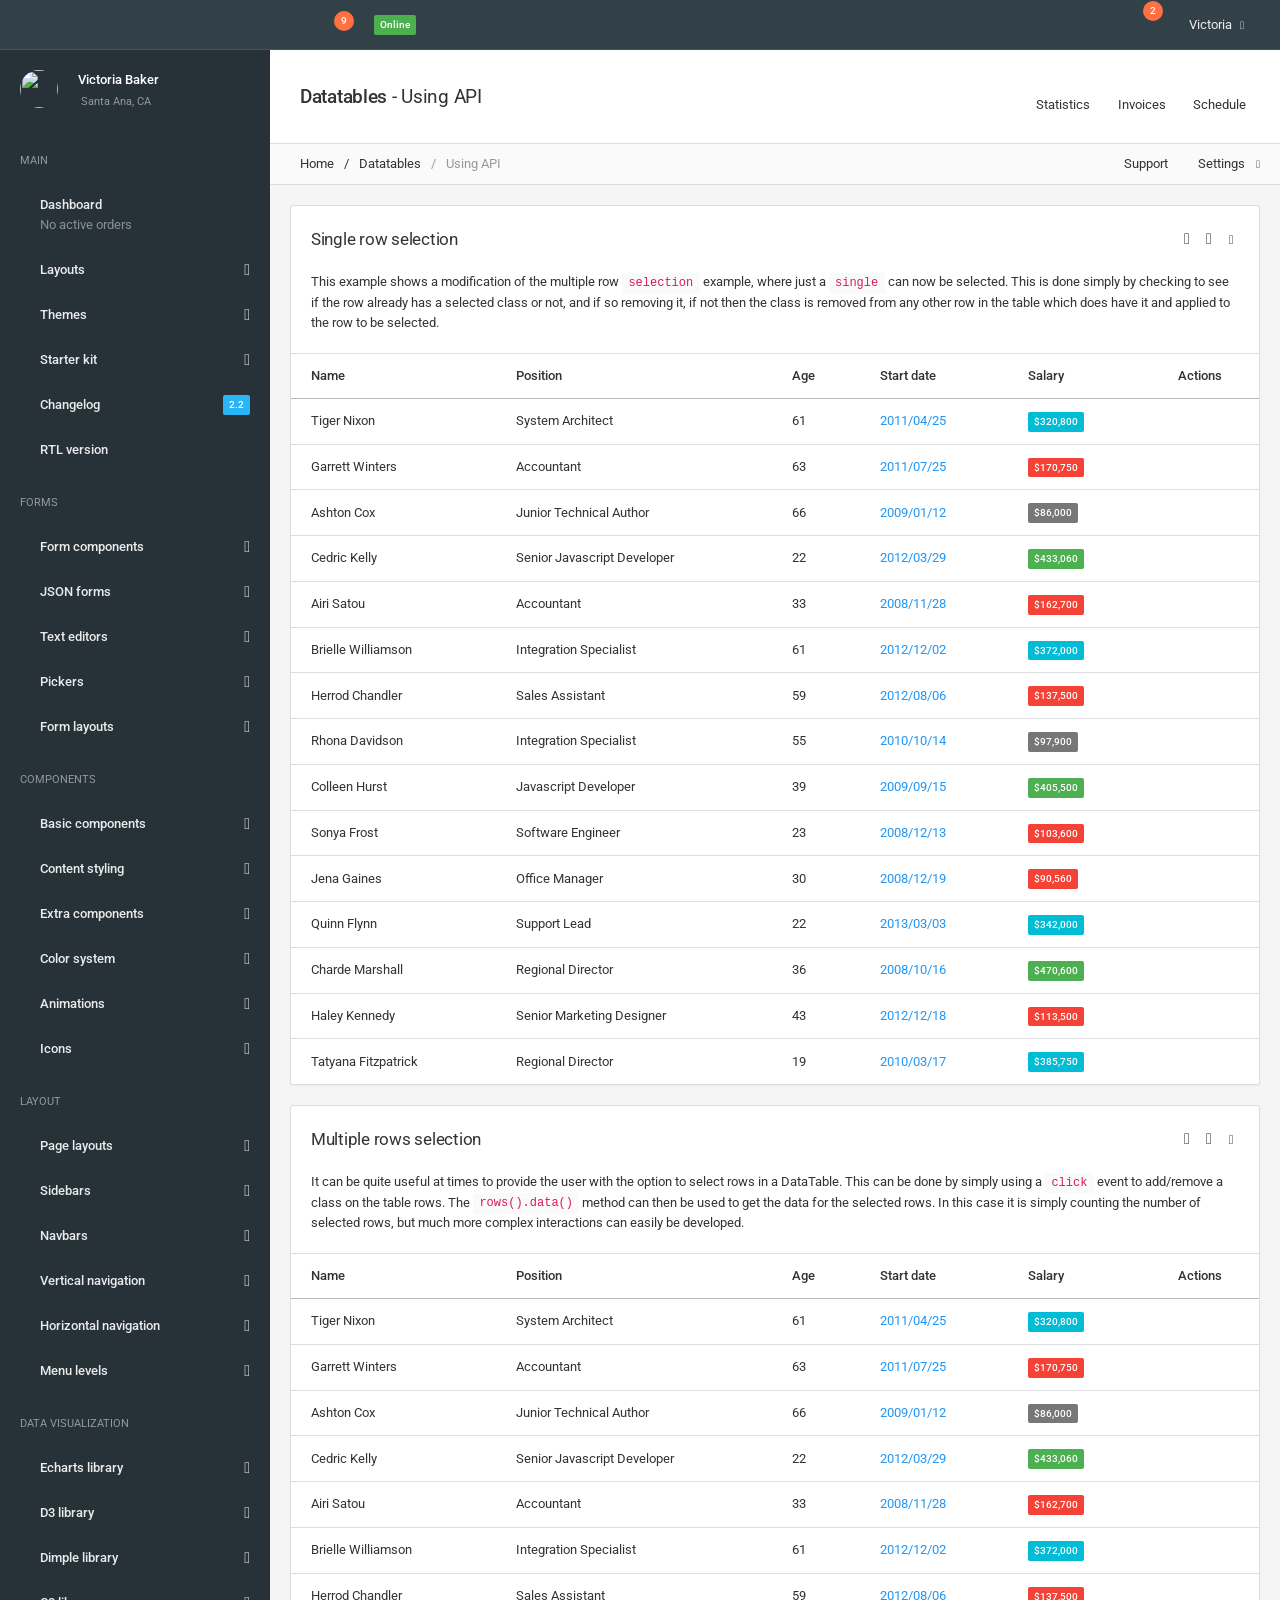
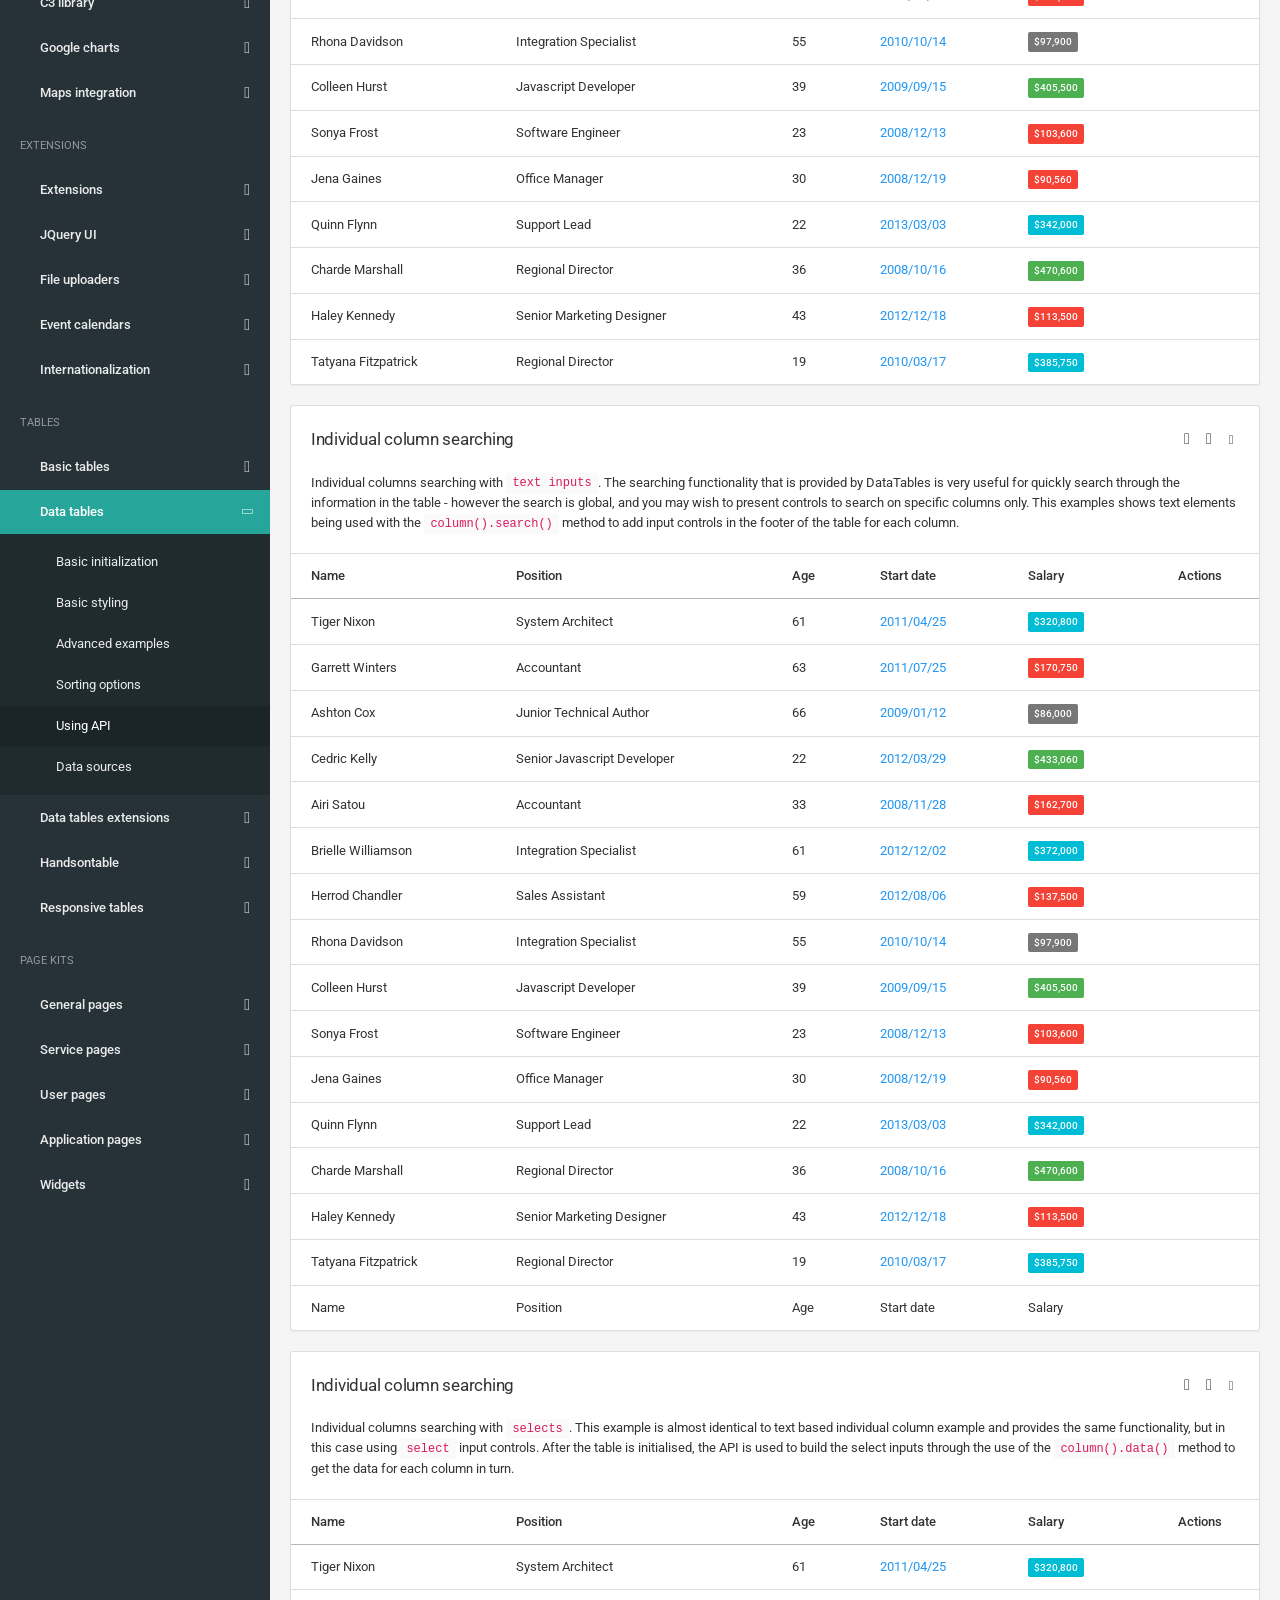
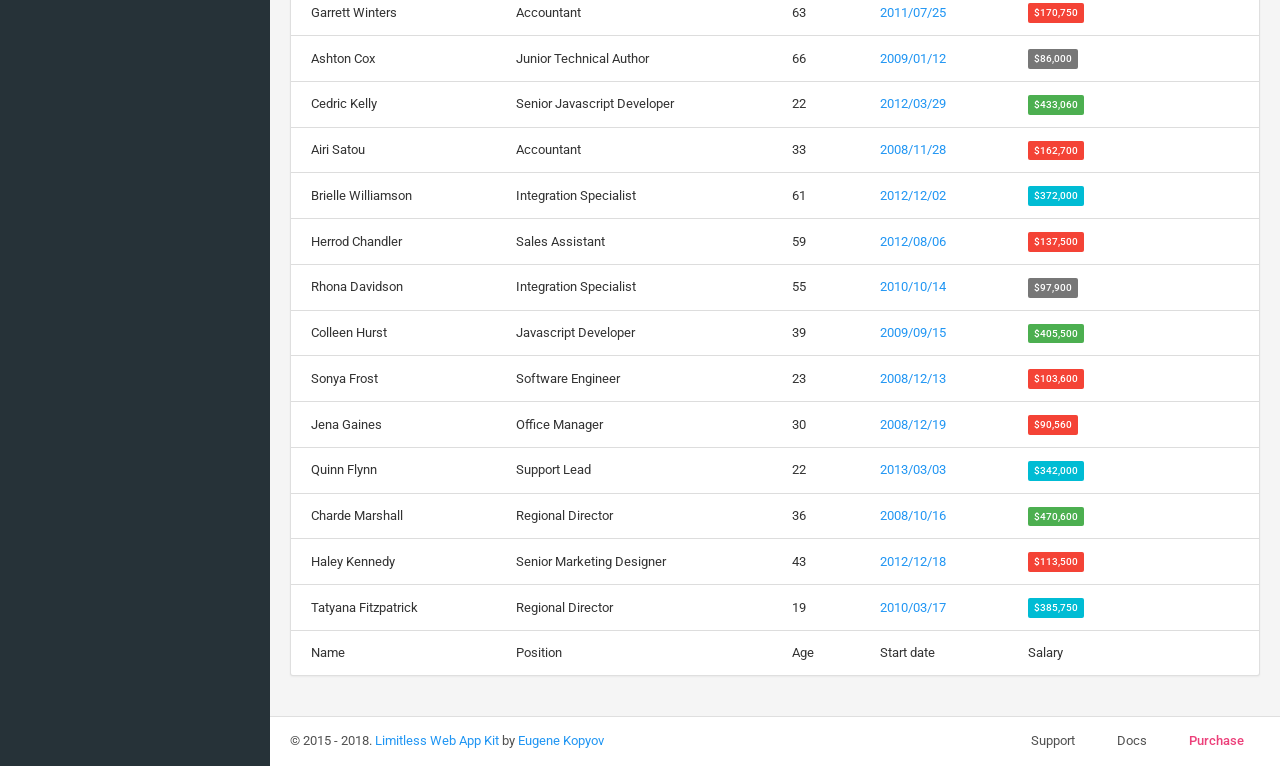
==== full/datatable_api.html @ f27f3810 "la tabla empleados con el registrar empleados" ====
<!DOCTYPE html>
<html lang="en">
<head>
	<meta charset="utf-8">
	<meta http-equiv="X-UA-Compatible" content="IE=edge">
	<meta name="viewport" content="width=device-width, initial-scale=1, shrink-to-fit=no">
	<title>Limitless - Responsive Web Application Kit by Eugene Kopyov</title>

	<!-- Global stylesheets -->
	<link href="https://fonts.googleapis.com/css?family=Roboto:400,300,100,500,700,900" rel="stylesheet" type="text/css">
	<link href="../../../../global_assets/css/icons/icomoon/styles.min.css" rel="stylesheet" type="text/css">
	<link href="assets/css/bootstrap.min.css" rel="stylesheet" type="text/css">
	<link href="assets/css/bootstrap_limitless.min.css" rel="stylesheet" type="text/css">
	<link href="assets/css/layout.min.css" rel="stylesheet" type="text/css">
	<link href="assets/css/components.min.css" rel="stylesheet" type="text/css">
	<link href="assets/css/colors.min.css" rel="stylesheet" type="text/css">
	<!-- /global stylesheets -->

	<!-- Core JS files -->
	<script src="../../../../global_assets/js/main/jquery.min.js"></script>
	<script src="../../../../global_assets/js/main/bootstrap.bundle.min.js"></script>
	<script src="../../../../global_assets/js/plugins/loaders/blockui.min.js"></script>
	<!-- /core JS files -->

	<!-- Theme JS files -->
	<script src="../../../../global_assets/js/plugins/tables/datatables/datatables.min.js"></script>
	<script src="../../../../global_assets/js/plugins/forms/selects/select2.min.js"></script>

	<script src="assets/js/app.js"></script>
	<script src="../../../../global_assets/js/demo_pages/datatables_api.js"></script>
	<!-- /theme JS files -->

</head>

<body>

	<!-- Main navbar -->
	<div class="navbar navbar-expand-md navbar-dark">
		<div class="navbar-brand">
			<a href="index.html" class="d-inline-block">
				<img src="../../../../global_assets/images/logo_light.png" alt="">
			</a>
		</div>

		<div class="d-md-none">
			<button class="navbar-toggler" type="button" data-toggle="collapse" data-target="#navbar-mobile">
				<i class="icon-tree5"></i>
			</button>
			<button class="navbar-toggler sidebar-mobile-main-toggle" type="button">
				<i class="icon-paragraph-justify3"></i>
			</button>
		</div>

		<div class="collapse navbar-collapse" id="navbar-mobile">
			<ul class="navbar-nav">
				<li class="nav-item">
					<a href="#" class="navbar-nav-link sidebar-control sidebar-main-toggle d-none d-md-block">
						<i class="icon-paragraph-justify3"></i>
					</a>
				</li>

				<li class="nav-item dropdown">
					<a href="#" class="navbar-nav-link dropdown-toggle caret-0" data-toggle="dropdown">
						<i class="icon-git-compare"></i>
						<span class="d-md-none ml-2">Git updates</span>
						<span class="badge badge-pill bg-warning-400 ml-auto ml-md-0">9</span>
					</a>

					<div class="dropdown-menu dropdown-content wmin-md-350">
						<div class="dropdown-content-header">
							<span class="font-weight-semibold">Git updates</span>
							<a href="#" class="text-default"><i class="icon-sync"></i></a>
						</div>

						<div class="dropdown-content-body dropdown-scrollable">
							<ul class="media-list">
								<li class="media">
									<div class="mr-3">
										<a href="#" class="btn bg-transparent border-primary text-primary rounded-round border-2 btn-icon"><i class="icon-git-pull-request"></i></a>
									</div>

									<div class="media-body">
										Drop the IE <a href="#">specific hacks</a> for temporal inputs
										<div class="text-muted font-size-sm">4 minutes ago</div>
									</div>
								</li>

								<li class="media">
									<div class="mr-3">
										<a href="#" class="btn bg-transparent border-warning text-warning rounded-round border-2 btn-icon"><i class="icon-git-commit"></i></a>
									</div>
									
									<div class="media-body">
										Add full font overrides for popovers and tooltips
										<div class="text-muted font-size-sm">36 minutes ago</div>
									</div>
								</li>

								<li class="media">
									<div class="mr-3">
										<a href="#" class="btn bg-transparent border-info text-info rounded-round border-2 btn-icon"><i class="icon-git-branch"></i></a>
									</div>
									
									<div class="media-body">
										<a href="#">Chris Arney</a> created a new <span class="font-weight-semibold">Design</span> branch
										<div class="text-muted font-size-sm">2 hours ago</div>
									</div>
								</li>

								<li class="media">
									<div class="mr-3">
										<a href="#" class="btn bg-transparent border-success text-success rounded-round border-2 btn-icon"><i class="icon-git-merge"></i></a>
									</div>
									
									<div class="media-body">
										<a href="#">Eugene Kopyov</a> merged <span class="font-weight-semibold">Master</span> and <span class="font-weight-semibold">Dev</span> branches
										<div class="text-muted font-size-sm">Dec 18, 18:36</div>
									</div>
								</li>

								<li class="media">
									<div class="mr-3">
										<a href="#" class="btn bg-transparent border-primary text-primary rounded-round border-2 btn-icon"><i class="icon-git-pull-request"></i></a>
									</div>
									
									<div class="media-body">
										Have Carousel ignore keyboard events
										<div class="text-muted font-size-sm">Dec 12, 05:46</div>
									</div>
								</li>
							</ul>
						</div>

						<div class="dropdown-content-footer bg-light">
							<a href="#" class="text-grey mr-auto">All updates</a>
							<div>
								<a href="#" class="text-grey" data-popup="tooltip" title="Mark all as read"><i class="icon-radio-unchecked"></i></a>
								<a href="#" class="text-grey ml-2" data-popup="tooltip" title="Bug tracker"><i class="icon-bug2"></i></a>
							</div>
						</div>
					</div>
				</li>
			</ul>

			<span class="badge bg-success ml-md-3 mr-md-auto">Online</span>

			<ul class="navbar-nav">
				<li class="nav-item dropdown">
					<a href="#" class="navbar-nav-link dropdown-toggle caret-0" data-toggle="dropdown">
						<i class="icon-people"></i>
						<span class="d-md-none ml-2">Users</span>
					</a>
					
					<div class="dropdown-menu dropdown-menu-right dropdown-content wmin-md-300">
						<div class="dropdown-content-header">
							<span class="font-weight-semibold">Users online</span>
							<a href="#" class="text-default"><i class="icon-search4 font-size-base"></i></a>
						</div>

						<div class="dropdown-content-body dropdown-scrollable">
							<ul class="media-list">
								<li class="media">
									<div class="mr-3">
										<img src="../../../../global_assets/images/placeholders/placeholder.jpg" width="36" height="36" class="rounded-circle" alt="">
									</div>
									<div class="media-body">
										<a href="#" class="media-title font-weight-semibold">Jordana Ansley</a>
										<span class="d-block text-muted font-size-sm">Lead web developer</span>
									</div>
									<div class="ml-3 align-self-center"><span class="badge badge-mark border-success"></span></div>
								</li>

								<li class="media">
									<div class="mr-3">
										<img src="../../../../global_assets/images/placeholders/placeholder.jpg" width="36" height="36" class="rounded-circle" alt="">
									</div>
									<div class="media-body">
										<a href="#" class="media-title font-weight-semibold">Will Brason</a>
										<span class="d-block text-muted font-size-sm">Marketing manager</span>
									</div>
									<div class="ml-3 align-self-center"><span class="badge badge-mark border-danger"></span></div>
								</li>

								<li class="media">
									<div class="mr-3">
										<img src="../../../../global_assets/images/placeholders/placeholder.jpg" width="36" height="36" class="rounded-circle" alt="">
									</div>
									<div class="media-body">
										<a href="#" class="media-title font-weight-semibold">Hanna Walden</a>
										<span class="d-block text-muted font-size-sm">Project manager</span>
									</div>
									<div class="ml-3 align-self-center"><span class="badge badge-mark border-success"></span></div>
								</li>

								<li class="media">
									<div class="mr-3">
										<img src="../../../../global_assets/images/placeholders/placeholder.jpg" width="36" height="36" class="rounded-circle" alt="">
									</div>
									<div class="media-body">
										<a href="#" class="media-title font-weight-semibold">Dori Laperriere</a>
										<span class="d-block text-muted font-size-sm">Business developer</span>
									</div>
									<div class="ml-3 align-self-center"><span class="badge badge-mark border-warning-300"></span></div>
								</li>

								<li class="media">
									<div class="mr-3">
										<img src="../../../../global_assets/images/placeholders/placeholder.jpg" width="36" height="36" class="rounded-circle" alt="">
									</div>
									<div class="media-body">
										<a href="#" class="media-title font-weight-semibold">Vanessa Aurelius</a>
										<span class="d-block text-muted font-size-sm">UX expert</span>
									</div>
									<div class="ml-3 align-self-center"><span class="badge badge-mark border-grey-400"></span></div>
								</li>
							</ul>
						</div>

						<div class="dropdown-content-footer bg-light">
							<a href="#" class="text-grey mr-auto">All users</a>
							<a href="#" class="text-grey"><i class="icon-gear"></i></a>
						</div>
					</div>
				</li>

				<li class="nav-item dropdown">
					<a href="#" class="navbar-nav-link dropdown-toggle caret-0" data-toggle="dropdown">
						<i class="icon-bubbles4"></i>
						<span class="d-md-none ml-2">Messages</span>
						<span class="badge badge-pill bg-warning-400 ml-auto ml-md-0">2</span>
					</a>
					
					<div class="dropdown-menu dropdown-menu-right dropdown-content wmin-md-350">
						<div class="dropdown-content-header">
							<span class="font-weight-semibold">Messages</span>
							<a href="#" class="text-default"><i class="icon-compose"></i></a>
						</div>

						<div class="dropdown-content-body dropdown-scrollable">
							<ul class="media-list">
								<li class="media">
									<div class="mr-3 position-relative">
										<img src="../../../../global_assets/images/placeholders/placeholder.jpg" width="36" height="36" class="rounded-circle" alt="">
									</div>

									<div class="media-body">
										<div class="media-title">
											<a href="#">
												<span class="font-weight-semibold">James Alexander</span>
												<span class="text-muted float-right font-size-sm">04:58</span>
											</a>
										</div>

										<span class="text-muted">who knows, maybe that would be the best thing for me...</span>
									</div>
								</li>

								<li class="media">
									<div class="mr-3 position-relative">
										<img src="../../../../global_assets/images/placeholders/placeholder.jpg" width="36" height="36" class="rounded-circle" alt="">
									</div>

									<div class="media-body">
										<div class="media-title">
											<a href="#">
												<span class="font-weight-semibold">Margo Baker</span>
												<span class="text-muted float-right font-size-sm">12:16</span>
											</a>
										</div>

										<span class="text-muted">That was something he was unable to do because...</span>
									</div>
								</li>

								<li class="media">
									<div class="mr-3">
										<img src="../../../../global_assets/images/placeholders/placeholder.jpg" width="36" height="36" class="rounded-circle" alt="">
									</div>
									<div class="media-body">
										<div class="media-title">
											<a href="#">
												<span class="font-weight-semibold">Jeremy Victorino</span>
												<span class="text-muted float-right font-size-sm">22:48</span>
											</a>
										</div>

										<span class="text-muted">But that would be extremely strained and suspicious...</span>
									</div>
								</li>

								<li class="media">
									<div class="mr-3">
										<img src="../../../../global_assets/images/placeholders/placeholder.jpg" width="36" height="36" class="rounded-circle" alt="">
									</div>
									<div class="media-body">
										<div class="media-title">
											<a href="#">
												<span class="font-weight-semibold">Beatrix Diaz</span>
												<span class="text-muted float-right font-size-sm">Tue</span>
											</a>
										</div>

										<span class="text-muted">What a strenuous career it is that I've chosen...</span>
									</div>
								</li>

								<li class="media">
									<div class="mr-3">
										<img src="../../../../global_assets/images/placeholders/placeholder.jpg" width="36" height="36" class="rounded-circle" alt="">
									</div>
									<div class="media-body">
										<div class="media-title">
											<a href="#">
												<span class="font-weight-semibold">Richard Vango</span>
												<span class="text-muted float-right font-size-sm">Mon</span>
											</a>
										</div>
										
										<span class="text-muted">Other travelling salesmen live a life of luxury...</span>
									</div>
								</li>
							</ul>
						</div>

						<div class="dropdown-content-footer justify-content-center p-0">
							<a href="#" class="bg-light text-grey w-100 py-2" data-popup="tooltip" title="Load more"><i class="icon-menu7 d-block top-0"></i></a>
						</div>
					</div>
				</li>

				<li class="nav-item dropdown dropdown-user">
					<a href="#" class="navbar-nav-link d-flex align-items-center dropdown-toggle" data-toggle="dropdown">
						<img src="../../../../global_assets/images/placeholders/placeholder.jpg" class="rounded-circle mr-2" height="34" alt="">
						<span>Victoria</span>
					</a>

					<div class="dropdown-menu dropdown-menu-right">
						<a href="#" class="dropdown-item"><i class="icon-user-plus"></i> My profile</a>
						<a href="#" class="dropdown-item"><i class="icon-coins"></i> My balance</a>
						<a href="#" class="dropdown-item"><i class="icon-comment-discussion"></i> Messages <span class="badge badge-pill bg-blue ml-auto">58</span></a>
						<div class="dropdown-divider"></div>
						<a href="#" class="dropdown-item"><i class="icon-cog5"></i> Account settings</a>
						<a href="#" class="dropdown-item"><i class="icon-switch2"></i> Logout</a>
					</div>
				</li>
			</ul>
		</div>
	</div>
	<!-- /main navbar -->


	<!-- Page content -->
	<div class="page-content">

		<!-- Main sidebar -->
		<div class="sidebar sidebar-dark sidebar-main sidebar-expand-md">

			<!-- Sidebar mobile toggler -->
			<div class="sidebar-mobile-toggler text-center">
				<a href="#" class="sidebar-mobile-main-toggle">
					<i class="icon-arrow-left8"></i>
				</a>
				Navigation
				<a href="#" class="sidebar-mobile-expand">
					<i class="icon-screen-full"></i>
					<i class="icon-screen-normal"></i>
				</a>
			</div>
			<!-- /sidebar mobile toggler -->


			<!-- Sidebar content -->
			<div class="sidebar-content">

				<!-- User menu -->
				<div class="sidebar-user">
					<div class="card-body">
						<div class="media">
							<div class="mr-3">
								<a href="#"><img src="../../../../global_assets/images/placeholders/placeholder.jpg" width="38" height="38" class="rounded-circle" alt=""></a>
							</div>

							<div class="media-body">
								<div class="media-title font-weight-semibold">Victoria Baker</div>
								<div class="font-size-xs opacity-50">
									<i class="icon-pin font-size-sm"></i> &nbsp;Santa Ana, CA
								</div>
							</div>

							<div class="ml-3 align-self-center">
								<a href="#" class="text-white"><i class="icon-cog3"></i></a>
							</div>
						</div>
					</div>
				</div>
				<!-- /user menu -->


				<!-- Main navigation -->
				<div class="card card-sidebar-mobile">
					<ul class="nav nav-sidebar" data-nav-type="accordion">

						<!-- Main -->
						<li class="nav-item-header"><div class="text-uppercase font-size-xs line-height-xs">Main</div> <i class="icon-menu" title="Main"></i></li>
						<li class="nav-item">
							<a href="index.html" class="nav-link">
								<i class="icon-home4"></i>
								<span>
									Dashboard
									<span class="d-block font-weight-normal opacity-50">No active orders</span>
								</span>
							</a>
						</li>
						<li class="nav-item nav-item-submenu">
							<a href="#" class="nav-link"><i class="icon-copy"></i> <span>Layouts</span></a>

							<ul class="nav nav-group-sub" data-submenu-title="Layouts">
								<li class="nav-item"><a href="index.html" class="nav-link active">Default layout</a></li>
								<li class="nav-item"><a href="../../../../layout_2/LTR/default/full/index.html" class="nav-link">Layout 2</a></li>
								<li class="nav-item"><a href="../../../../layout_3/LTR/default/full/index.html" class="nav-link">Layout 3</a></li>
								<li class="nav-item"><a href="../../../../layout_4/LTR/default/full/index.html" class="nav-link">Layout 4</a></li>
								<li class="nav-item"><a href="../../../../layout_5/LTR/default/full/index.html" class="nav-link">Layout 5</a></li>
								<li class="nav-item"><a href="../../../../layout_6/LTR/default/full/index.html" class="nav-link disabled">Layout 6 <span class="badge bg-transparent align-self-center ml-auto">Coming soon</span></a></li>
							</ul>
						</li>
						<li class="nav-item nav-item-submenu">
							<a href="#" class="nav-link"><i class="icon-color-sampler"></i> <span>Themes</span></a>

							<ul class="nav nav-group-sub" data-submenu-title="Themes">
								<li class="nav-item"><a href="index.html" class="nav-link active">Default</a></li>
								<li class="nav-item"><a href="../../../LTR/material/full/index.html" class="nav-link">Material</a></li>
								<li class="nav-item"><a href="../../../LTR/dark/full/index.html" class="nav-link disabled">Dark <span class="badge bg-transparent align-self-center ml-auto">Coming soon</span></a></li>
								<li class="nav-item"><a href="../../../LTR/clean/full/index.html" class="nav-link disabled">Clean <span class="badge bg-transparent align-self-center ml-auto">Coming soon</span></a></li>
							</ul>
						</li>
						<li class="nav-item nav-item-submenu">
							<a href="#" class="nav-link"><i class="icon-stack"></i> <span>Starter kit</span></a>

							<ul class="nav nav-group-sub" data-submenu-title="Starter kit">
								<li class="nav-item"><a href="../seed/layout_nav_horizontal.html" class="nav-link">Horizontal navigation</a></li>
								<li class="nav-item"><a href="../seed/sidebar_none.html" class="nav-link">No sidebar</a></li>
								<li class="nav-item"><a href="../seed/sidebar_main.html" class="nav-link">1 sidebar</a></li>
								<li class="nav-item nav-item-submenu">
									<a href="#" class="nav-link">2 sidebars</a>
									<ul class="nav nav-group-sub">
										<li class="nav-item"><a href="../seed/sidebar_secondary.html" class="nav-link">Secondary sidebar</a></li>
										<li class="nav-item"><a href="../seed/sidebar_right.html" class="nav-link">Right sidebar</a></li>
									</ul>
								</li>
								<li class="nav-item nav-item-submenu">
									<a href="#" class="nav-link">3 sidebars</a>
									<ul class="nav nav-group-sub">
										<li class="nav-item"><a href="../seed/sidebar_right_hidden.html" class="nav-link">Right sidebar hidden</a></li>
										<li class="nav-item"><a href="../seed/sidebar_right_visible.html" class="nav-link">Right sidebar visible</a></li>
									</ul>
								</li>
								<li class="nav-item nav-item-submenu">
									<a href="#" class="nav-link">Content sidebars</a>
									<ul class="nav nav-group-sub">
										<li class="nav-item"><a href="../seed/sidebar_content_left.html" class="nav-link">Left sidebar</a></li>
										<li class="nav-item"><a href="../seed/sidebar_content_right.html" class="nav-link">Right sidebar</a></li>
									</ul>
								</li>
								<li class="nav-item"><a href="../seed/layout_boxed.html" class="nav-link">Boxed layout</a></li>
								<li class="nav-item-divider"></li>
								<li class="nav-item"><a href="../seed/navbar_fixed_main.html" class="nav-link">Fixed main navbar</a></li>
								<li class="nav-item"><a href="../seed/navbar_fixed_secondary.html" class="nav-link">Fixed secondary navbar</a></li>
								<li class="nav-item"><a href="../seed/navbar_fixed_both.html" class="nav-link">Both navbars fixed</a></li>
								<li class="nav-item"><a href="../seed/layout_fixed.html" class="nav-link">Fixed layout</a></li>
							</ul>
						</li>
						<li class="nav-item">
							<a href="changelog.html" class="nav-link">
								<i class="icon-list-unordered"></i>
								<span>Changelog</span>
								<span class="badge bg-blue-400 align-self-center ml-auto">2.2</span>
							</a>
						</li>
						<li class="nav-item"><a href="../../../RTL/default/full/index.html" class="nav-link"><i class="icon-width"></i> <span>RTL version</span></a></li>
						<!-- /main -->

						<!-- Forms -->
						<li class="nav-item-header"><div class="text-uppercase font-size-xs line-height-xs">Forms</div> <i class="icon-menu" title="Forms"></i></li>
						<li class="nav-item nav-item-submenu">
							<a href="#" class="nav-link"><i class="icon-pencil3"></i> <span>Form components</span></a>
							<ul class="nav nav-group-sub" data-submenu-title="Form components">
								<li class="nav-item"><a href="form_inputs.html" class="nav-link">Basic inputs</a></li>
								<li class="nav-item"><a href="form_checkboxes_radios.html" class="nav-link">Checkboxes &amp; radios</a></li>
								<li class="nav-item"><a href="form_select2.html" class="nav-link">Select2 selects</a></li>
								<li class="nav-item"><a href="form_multiselect.html" class="nav-link">Bootstrap multiselect</a></li>
								<li class="nav-item"><a href="form_input_groups.html" class="nav-link">Input groups</a></li>
								<li class="nav-item"><a href="form_controls_extended.html" class="nav-link">Extended controls</a></li>
								<li class="nav-item"><a href="form_floating_labels.html" class="nav-link">Floating labels</a></li>
								<li class="nav-item"><a href="form_tag_inputs.html" class="nav-link">Tag inputs</a></li>
								<li class="nav-item"><a href="form_dual_listboxes.html" class="nav-link">Dual Listboxes</a></li>
								<li class="nav-item"><a href="form_validation.html" class="nav-link">Validation</a></li>
								<li class="nav-item"><a href="form_wizard.html" class="nav-link">Form wizard</a></li>
								<li class="nav-item"><a href="form_actions.html" class="nav-link">Form actions</a></li>
								<li class="nav-item"><a href="form_inputs_grid.html" class="nav-link">Inputs grid</a></li>
							</ul>
						</li>
						<li class="nav-item nav-item-submenu">
							<a href="#" class="nav-link"><i class="icon-file-css"></i> <span>JSON forms</span></a>
							<ul class="nav nav-group-sub" data-submenu-title="JSON forms">
								<li class="nav-item"><a href="alpaca_basic.html" class="nav-link">Basic inputs</a></li>
								<li class="nav-item"><a href="alpaca_advanced.html" class="nav-link">Advanced inputs</a></li>
								<li class="nav-item"><a href="alpaca_controls.html" class="nav-link">Controls</a></li>
							</ul>
						</li>
						<li class="nav-item nav-item-submenu">
							<a href="#" class="nav-link"><i class="icon-spell-check"></i> <span>Text editors</span></a>
							<ul class="nav nav-group-sub" data-submenu-title="Text editors">
								<li class="nav-item"><a href="editor_summernote.html" class="nav-link">Summernote editor</a></li>
								<li class="nav-item"><a href="editor_ckeditor.html" class="nav-link">CKEditor</a></li>
								<li class="nav-item"><a href="editor_trumbowyg.html" class="nav-link">Trumbowyg editor</a></li>
								<li class="nav-item"><a href="editor_code.html" class="nav-link">Code editor</a></li>
							</ul>
						</li>
						<li class="nav-item nav-item-submenu">
							<a href="#" class="nav-link"><i class="icon-select2"></i> <span>Pickers</span></a>
							<ul class="nav nav-group-sub" data-submenu-title="Pickers">
								<li class="nav-item"><a href="picker_date.html" class="nav-link">Date &amp; time pickers</a></li>
								<li class="nav-item"><a href="picker_color.html" class="nav-link">Color pickers</a></li>
								<li class="nav-item"><a href="picker_location.html" class="nav-link">Location pickers</a></li>
							</ul>
						</li>
						<li class="nav-item nav-item-submenu">
							<a href="#" class="nav-link"><i class="icon-insert-template"></i> <span>Form layouts</span></a>
							<ul class="nav nav-group-sub" data-submenu-title="Form layouts">
								<li class="nav-item"><a href="form_layout_vertical.html" class="nav-link">Vertical form</a></li>
								<li class="nav-item"><a href="form_layout_vertical_styled.html" class="nav-link disabled">Custom styles <span class="badge bg-transparent align-self-center ml-auto">Coming soon</span></a></li>
								<li class="nav-item-divider"></li>
								<li class="nav-item"><a href="form_layout_horizontal.html" class="nav-link">Horizontal form</a></li>
								<li class="nav-item"><a href="form_layout_horizontal_styled.html" class="nav-link disabled">Custom styles <span class="badge bg-transparent align-self-center ml-auto">Coming soon</span></a></li>
							</ul>
						</li>
						<!-- /forms -->

						<!-- Components -->
						<li class="nav-item-header"><div class="text-uppercase font-size-xs line-height-xs">Components</div> <i class="icon-menu" title="Components"></i></li>
						<li class="nav-item nav-item-submenu">
							<a href="#" class="nav-link"><i class="icon-grid"></i> <span>Basic components</span></a>
							<ul class="nav nav-group-sub" data-submenu-title="Basic components">
								<li class="nav-item"><a href="components_modals.html" class="nav-link">Modals</a></li>
								<li class="nav-item"><a href="components_dropdowns.html" class="nav-link">Dropdown menus</a></li>
								<li class="nav-item"><a href="components_tabs.html" class="nav-link">Tabs component</a></li>
								<li class="nav-item"><a href="components_pills.html" class="nav-link">Pills component</a></li>
								<li class="nav-item"><a href="components_collapsible.html" class="nav-link">Collapsible</a></li>
								<li class="nav-item"><a href="components_navs.html" class="nav-link">Navs</a></li>
								<li class="nav-item"><a href="components_buttons.html" class="nav-link">Buttons</a></li>
								<li class="nav-item"><a href="components_popups.html" class="nav-link">Tooltips and popovers</a></li>
								<li class="nav-item"><a href="components_alerts.html" class="nav-link">Alerts</a></li>
								<li class="nav-item"><a href="components_pagination.html" class="nav-link">Pagination</a></li>
								<li class="nav-item"><a href="components_badges.html" class="nav-link">Badges</a></li>
								<li class="nav-item"><a href="components_progress.html" class="nav-link">Progress</a></li>
								<li class="nav-item"><a href="components_breadcrumbs.html" class="nav-link">Breadcrumbs</a></li>
								<li class="nav-item"><a href="components_media.html" class="nav-link">Media objects</a></li>
								<li class="nav-item"><a href="components_scrollspy.html" class="nav-link">Scrollspy</a></li>
							</ul>
						</li>
						<li class="nav-item nav-item-submenu">
							<a href="#" class="nav-link"><i class="icon-puzzle2"></i> <span>Content styling</span></a>
							<ul class="nav nav-group-sub" data-submenu-title="Content styling">
								<li class="nav-item"><a href="content_page_header.html" class="nav-link">Page header</a></li>
								<li class="nav-item"><a href="content_page_footer.html" class="nav-link disabled">Page footer <span class="badge bg-transparent align-self-center ml-auto">Coming soon</span></a></li>
								<li class="nav-item-divider"></li>
								<li class="nav-item"><a href="content_cards.html" class="nav-link">Cards</a></li>
								<li class="nav-item"><a href="content_cards_content.html" class="nav-link">Card content</a></li>
								<li class="nav-item"><a href="content_cards_layouts.html" class="nav-link">Card layouts</a></li>
								<li class="nav-item"><a href="content_cards_header.html" class="nav-link">Card header elements</a></li>
								<li class="nav-item"><a href="content_cards_footer.html" class="nav-link">Card footer elements</a></li>
								<li class="nav-item"><a href="content_cards_draggable.html" class="nav-link">Draggable cards</a></li>
								<li class="nav-item-divider"></li>
								<li class="nav-item"><a href="content_text_styling.html" class="nav-link">Text styling</a></li>
								<li class="nav-item"><a href="content_typography.html" class="nav-link">Typography</a></li>
								<li class="nav-item"><a href="content_helpers.html" class="nav-link">Helper classes</a></li>
								<li class="nav-item"><a href="content_helpers_flex.html" class="nav-link">Flex utilities</a></li>
								<li class="nav-item"><a href="content_syntax_highlighter.html" class="nav-link">Syntax highlighter</a></li>
								<li class="nav-item"><a href="content_grid.html" class="nav-link">Grid system</a></li>
							</ul>
						</li>
						<li class="nav-item nav-item-submenu">
							<a href="#" class="nav-link"><i class="icon-gift"></i> <span>Extra components</span></a>
							<ul class="nav nav-group-sub" data-submenu-title="Extra components">
								<li class="nav-item"><a href="extra_pnotify.html" class="nav-link">PNotify notifications</a></li>
								<li class="nav-item"><a href="extra_jgrowl_noty.html" class="nav-link">jGrowl and Noty notifications</a></li>
								<li class="nav-item"><a href="extra_sweetalert.html" class="nav-link">SweetAlert notifications</a></li>
								<li class="nav-item-divider"></li>
								<li class="nav-item"><a href="extra_sliders_noui.html" class="nav-link">NoUI sliders</a></li>
								<li class="nav-item"><a href="extra_sliders_ion.html" class="nav-link">Ion range sliders</a></li>
								<li class="nav-item"><a href="extra_trees.html" class="nav-link">Dynamic tree views</a></li>
								<li class="nav-item"><a href="extra_context_menu.html" class="nav-link">Context menu</a></li>
								<li class="nav-item"><a href="extra_fab.html" class="nav-link">Floating action buttons</a></li>
								<li class="nav-item"><a href="extra_session_timeout.html" class="nav-link">Session timeout</a></li>
								<li class="nav-item"><a href="extra_idle_timeout.html" class="nav-link">Idle timeout</a></li>
							</ul>
						</li>
						<li class="nav-item nav-item-submenu">
							<a href="#" class="nav-link"><i class="icon-droplet2"></i> <span>Color system</span></a>
							<ul class="nav nav-group-sub" data-submenu-title="Color system">
								<li class="nav-item"><a href="colors_primary.html" class="nav-link">Primary palette</a></li>
								<li class="nav-item"><a href="colors_danger.html" class="nav-link">Danger palette</a></li>
								<li class="nav-item"><a href="colors_success.html" class="nav-link">Success palette</a></li>
								<li class="nav-item"><a href="colors_warning.html" class="nav-link">Warning palette</a></li>
								<li class="nav-item"><a href="colors_info.html" class="nav-link">Info palette</a></li>
								<li class="nav-item-divider"></li>
								<li class="nav-item"><a href="colors_pink.html" class="nav-link">Pink palette</a></li>
								<li class="nav-item"><a href="colors_violet.html" class="nav-link">Violet palette</a></li>
								<li class="nav-item"><a href="colors_purple.html" class="nav-link">Purple palette</a></li>
								<li class="nav-item"><a href="colors_indigo.html" class="nav-link">Indigo palette</a></li>
								<li class="nav-item"><a href="colors_blue.html" class="nav-link">Blue palette</a></li>
								<li class="nav-item"><a href="colors_teal.html" class="nav-link">Teal palette</a></li>
								<li class="nav-item"><a href="colors_green.html" class="nav-link">Green palette</a></li>
								<li class="nav-item"><a href="colors_orange.html" class="nav-link">Orange palette</a></li>
								<li class="nav-item"><a href="colors_brown.html" class="nav-link">Brown palette</a></li>
								<li class="nav-item"><a href="colors_grey.html" class="nav-link">Grey palette</a></li>
								<li class="nav-item"><a href="colors_slate.html" class="nav-link">Slate palette</a></li>
							</ul>
						</li>
						<li class="nav-item nav-item-submenu">
							<a href="#" class="nav-link"><i class="icon-spinner2 spinner"></i> <span>Animations</span></a>
							<ul class="nav nav-group-sub" data-submenu-title="Animations">
								<li class="nav-item"><a href="animations_css3.html" class="nav-link">CSS3 animations</a></li>
								<li class="nav-item nav-item-submenu">
									<a href="#" class="nav-link">Velocity animations</a>
									<ul class="nav nav-group-sub">
										<li class="nav-item"><a href="animations_velocity_basic.html" class="nav-link">Basic usage</a></li>
										<li class="nav-item"><a href="animations_velocity_ui.html" class="nav-link">UI pack effects</a></li>
										<li class="nav-item"><a href="animations_velocity_examples.html" class="nav-link">Advanced examples</a></li>
									</ul>
								</li>
							</ul>
						</li>
						<li class="nav-item nav-item-submenu">
							<a href="#" class="nav-link"><i class="icon-thumbs-up2"></i> <span>Icons</span></a>
							<ul class="nav nav-group-sub" data-submenu-title="Icons">
								<li class="nav-item"><a href="icons_icomoon.html" class="nav-link">Icomoon</a></li>
								<li class="nav-item"><a href="icons_material.html" class="nav-link">Material</a></li>
								<li class="nav-item"><a href="icons_fontawesome.html" class="nav-link">Font awesome</a></li>
							</ul>
						</li>
						<!-- /components -->

						<!-- Layout -->
						<li class="nav-item-header"><div class="text-uppercase font-size-xs line-height-xs">Layout</div> <i class="icon-menu" title="Layout options"></i></li>
						<li class="nav-item nav-item-submenu">
							<a href="#" class="nav-link"><i class="icon-stack2"></i> <span>Page layouts</span></a>

							<ul class="nav nav-group-sub" data-submenu-title="Page layouts">
								<li class="nav-item"><a href="layout_fixed_navbar.html" class="nav-link">Fixed navbar</a></li>
								<li class="nav-item"><a href="layout_fixed_sidebar_custom.html" class="nav-link">Fixed sidebar - custom scroll</a></li>
								<li class="nav-item"><a href="layout_fixed_sidebar_native.html" class="nav-link">Fixed sidebar - native scroll</a></li>
								<li class="nav-item"><a href="layout_fixed_hideable_navbar.html" class="nav-link">Hideable navbar</a></li>
								<li class="nav-item"><a href="layout_fixed_footer.html" class="nav-link">Fixed footer</a></li>
								<li class="nav-item-divider"></li>
								<li class="nav-item"><a href="layout_boxed_default.html" class="nav-link">Boxed with default sidebar</a></li>
								<li class="nav-item"><a href="layout_boxed_mini.html" class="nav-link">Boxed with mini sidebar</a></li>
								<li class="nav-item"><a href="layout_boxed_full.html" class="nav-link">Boxed full width</a></li>
								<li class="nav-item"><a href="layout_boxed_content.html" class="nav-link">Boxed content</a></li>
							</ul>
						</li>
						<li class="nav-item nav-item-submenu">
							<a href="#" class="nav-link"><i class="icon-indent-decrease2"></i> <span>Sidebars</span></a>
							<ul class="nav nav-group-sub" data-submenu-title="Sidebars">
								<li class="nav-item nav-item-submenu">
									<a href="#" class="nav-link">Main sidebar</a>
									<ul class="nav nav-group-sub">
										<li class="nav-item"><a href="sidebar_default_collapse.html" class="nav-link">Default collapsible</a></li>
										<li class="nav-item"><a href="sidebar_default_hide.html" class="nav-link">Default hideable</a></li>
										<li class="nav-item"><a href="sidebar_default_hidden.html" class="nav-link">Default hidden</a></li>
										<li class="nav-item"><a href="sidebar_mini_collapse.html" class="nav-link">Mini collapsible</a></li>
										<li class="nav-item"><a href="sidebar_mini_hide.html" class="nav-link">Mini hideable</a></li>
										<li class="nav-item"><a href="sidebar_mini_hidden.html" class="nav-link">Mini hidden</a></li>
										<li class="nav-item-divider"></li>
										<li class="nav-item"><a href="sidebar_default_color_light.html" class="nav-link">Light color</a></li>
										<li class="nav-item"><a href="sidebar_default_color_custom.html" class="nav-link">Custom color</a></li>
									</ul>
								</li>
								<li class="nav-item nav-item-submenu">
									<a href="#" class="nav-link">Secondary sidebar</a>
									<ul class="nav nav-group-sub">
										<li class="nav-item"><a href="sidebar_secondary_after.html" class="nav-link">After default</a></li>
										<li class="nav-item"><a href="sidebar_secondary_before.html" class="nav-link">Before default</a></li>
										<li class="nav-item"><a href="sidebar_secondary_hidden.html" class="nav-link">Hidden by default</a></li>
										<li class="nav-item-divider"></li>
										<li class="nav-item"><a href="sidebar_secondary_color_dark.html" class="nav-link">Dark color</a></li>
										<li class="nav-item"><a href="sidebar_secondary_color_custom.html" class="nav-link">Custom color</a></li>
									</ul>
								</li>
								<li class="nav-item nav-item-submenu">
									<a href="#" class="nav-link">Right sidebar</a>
									<ul class="nav nav-group-sub">
										<li class="nav-item"><a href="sidebar_right_default_collapse.html" class="nav-link">Show - collapse main</a></li>
										<li class="nav-item"><a href="sidebar_right_default_hide.html" class="nav-link">Show - hide main</a></li>
										<li class="nav-item"><a href="sidebar_right_default_toggle.html" class="nav-link">Show - fix default width</a></li>
										<li class="nav-item"><a href="sidebar_right_mini_toggle.html" class="nav-link">Show - fix mini width</a></li>
										<li class="nav-item"><a href="sidebar_right_secondary_hide.html" class="nav-link">Show - hide secondary</a></li>
										<li class="nav-item"><a href="sidebar_right_visible.html" class="nav-link">Visible by default</a></li>
										<li class="nav-item-divider"></li>
										<li class="nav-item"><a href="sidebar_right_color_dark.html" class="nav-link">Dark color</a></li>
										<li class="nav-item"><a href="sidebar_right_color_custom.html" class="nav-link">Custom color</a></li>
									</ul>
								</li>
								<li class="nav-item nav-item-submenu">
									<a href="#" class="nav-link">Content sidebar</a>
									<ul class="nav nav-group-sub">
										<li class="nav-item"><a href="sidebar_content_left.html" class="nav-link">Left position</a></li>
										<li class="nav-item"><a href="sidebar_content_left_stretch.html" class="nav-link">Left stretched</a></li>
										<li class="nav-item"><a href="sidebar_content_left_hidden.html" class="nav-link">Left hidden</a></li>
										<li class="nav-item"><a href="sidebar_content_right.html" class="nav-link">Right position</a></li>
										<li class="nav-item"><a href="sidebar_content_right_stretch.html" class="nav-link">Right stretched</a></li>
										<li class="nav-item"><a href="sidebar_content_right_hidden.html" class="nav-link">Right hidden</a></li>
										<li class="nav-item"><a href="sidebar_content_sections.html" class="nav-link">Sectioned sidebar</a></li>
										<li class="nav-item-divider"></li>
										<li class="nav-item"><a href="sidebar_content_color_dark.html" class="nav-link">Dark color</a></li>
										<li class="nav-item"><a href="sidebar_content_color_custom.html" class="nav-link">Custom color</a></li>
										<li class="nav-item"><a href="sidebar_content_color_sections_custom.html" class="nav-link">Custom sections color</a></li>
									</ul>
								</li>
								<li class="nav-item-divider"></li>
								<li class="nav-item"><a href="sidebar_components.html" class="nav-link">Sidebar components</a></li>
							</ul>
						</li>
						<li class="nav-item nav-item-submenu">
							<a href="#" class="nav-link"><i class="icon-menu3"></i> <span>Navbars</span></a>
							<ul class="nav nav-group-sub" data-submenu-title="Navbars">
								<li class="nav-item nav-item-submenu">
									<a href="#" class="nav-link">Single navbar</a>
									<ul class="nav nav-group-sub">
										<li class="nav-item"><a href="navbar_single_top_static.html" class="nav-link">Single top static</a></li>
										<li class="nav-item"><a href="navbar_single_top_fixed.html" class="nav-link">Single top fixed</a></li>
										<li class="nav-item"><a href="navbar_single_bottom_static.html" class="nav-link">Single bottom static</a></li>
										<li class="nav-item"><a href="navbar_single_bottom_fixed.html" class="nav-link">Single bottom fixed</a></li>
										<li class="nav-item"><a href="navbar_single_header_before.html" class="nav-link">Before page header</a></li>
										<li class="nav-item"><a href="navbar_single_header_after.html" class="nav-link">After page header</a></li>
										<li class="nav-item"><a href="navbar_single_content_after.html" class="nav-link">After page content</a></li>
									</ul>
								</li>
								<li class="nav-item nav-item-submenu">
									<a href="#" class="nav-link">Multiple navbars</a>
									<ul class="nav nav-group-sub">
										<li class="nav-item"><a href="navbar_multiple_top_static.html" class="nav-link">Multiple top static</a></li>
										<li class="nav-item"><a href="navbar_multiple_top_fixed.html" class="nav-link">Multiple top fixed</a></li>
										<li class="nav-item"><a href="navbar_multiple_bottom_static.html" class="nav-link">Multiple bottom static</a></li>
										<li class="nav-item"><a href="navbar_multiple_bottom_fixed.html" class="nav-link">Multiple bottom fixed</a></li>
										<li class="nav-item"><a href="navbar_multiple_top_bottom.html" class="nav-link">Multiple - top and bottom</a></li>
										<li class="nav-item"><a href="navbar_multiple_secondary_sticky.html" class="nav-link">Multiple - secondary sticky</a></li>
									</ul>
								</li>
								<li class="nav-item nav-item-submenu">
									<a href="#" class="nav-link">Content navbar</a>
									<ul class="nav nav-group-sub">
										<li class="nav-item"><a href="navbar_component_single.html" class="nav-link">Single navbar</a></li>
										<li class="nav-item"><a href="navbar_component_multiple.html" class="nav-link">Multiple navbars</a></li>
									</ul>
								</li>
								<li class="nav-item-divider"></li>
								<li class="nav-item"><a href="navbar_colors.html" class="nav-link">Color options</a></li>
								<li class="nav-item"><a href="navbar_sizes.html" class="nav-link">Sizing options</a></li>
								<li class="nav-item"><a href="navbar_hideable.html" class="nav-link">Hide on scroll</a></li>
								<li class="nav-item"><a href="navbar_components.html" class="nav-link">Navbar components</a></li>
							</ul>
						</li>
						<li class="nav-item nav-item-submenu">
							<a href="#" class="nav-link"><i class="icon-sort"></i> <span>Vertical navigation</span></a>
							<ul class="nav nav-group-sub" data-submenu-title="Vertical navigation">
								<li class="nav-item"><a href="navigation_vertical_collapsible.html" class="nav-link">Collapsible menu</a></li>
								<li class="nav-item"><a href="navigation_vertical_accordion.html" class="nav-link">Accordion menu</a></li>
								<li class="nav-item"><a href="navigation_vertical_bordered.html" class="nav-link">Bordered navigation</a></li>
								<li class="nav-item"><a href="navigation_vertical_right_icons.html" class="nav-link">Right icons</a></li>
								<li class="nav-item"><a href="navigation_vertical_badges.html" class="nav-link">Badges</a></li>
								<li class="nav-item"><a href="navigation_vertical_disabled.html" class="nav-link">Disabled items</a></li>
							</ul>
						</li>
						<li class="nav-item nav-item-submenu">
							<a href="#" class="nav-link"><i class="icon-transmission"></i> <span>Horizontal navigation</span></a>
							<ul class="nav nav-group-sub" data-submenu-title="Horizontal navigation">
								<li class="nav-item"><a href="navigation_horizontal_click.html" class="nav-link">Submenu on click</a></li>
								<li class="nav-item"><a href="navigation_horizontal_hover.html" class="nav-link">Submenu on hover</a></li>
								<li class="nav-item"><a href="navigation_horizontal_elements.html" class="nav-link">With custom elements</a></li>
								<li class="nav-item"><a href="navigation_horizontal_tabs.html" class="nav-link">Tabbed navigation</a></li>
								<li class="nav-item"><a href="navigation_horizontal_disabled.html" class="nav-link">Disabled navigation links</a></li>
								<li class="nav-item"><a href="navigation_horizontal_mega.html" class="nav-link">Horizontal mega menu</a></li>
							</ul>
						</li>
						<li class="nav-item nav-item-submenu">
							<a href="#" class="nav-link"><i class="icon-tree5"></i> <span>Menu levels</span></a>
							<ul class="nav nav-group-sub" data-submenu-title="Menu levels">
								<li class="nav-item"><a href="#" class="nav-link"><i class="icon-IE"></i> Second level</a></li>
								<li class="nav-item nav-item-submenu">
									<a href="#" class="nav-link"><i class="icon-firefox"></i> Second level with child</a>
									<ul class="nav nav-group-sub">
										<li class="nav-item"><a href="#" class="nav-link"><i class="icon-android"></i> Third level</a></li>
										<li class="nav-item nav-item-submenu">
											<a href="#" class="nav-link"><i class="icon-apple2"></i> Third level with child</a>
											<ul class="nav nav-group-sub">
												<li class="nav-item"><a href="#" class="nav-link"><i class="icon-html5"></i> Fourth level</a></li>
												<li class="nav-item"><a href="#" class="nav-link"><i class="icon-css3"></i> Fourth level</a></li>
											</ul>
										</li>
										<li class="nav-item"><a href="#" class="nav-link"><i class="icon-windows"></i> Third level</a></li>
									</ul>
								</li>
								<li class="nav-item"><a href="#" class="nav-link"><i class="icon-chrome"></i> Second level</a></li>
							</ul>
						</li>
						<!-- /layout -->

						<!-- Data visualization -->
						<li class="nav-item-header"><div class="text-uppercase font-size-xs line-height-xs">Data visualization</div> <i class="icon-menu" title="Data visualization"></i></li>
						<li class="nav-item nav-item-submenu">
							<a href="#" class="nav-link"><i class="icon-graph"></i> <span>Echarts library</span></a>
							<ul class="nav nav-group-sub" data-submenu-title="ECharts library">
								<li class="nav-item"><a href="echarts_lines.html" class="nav-link">Line charts</a></li>
								<li class="nav-item"><a href="echarts_areas.html" class="nav-link">Area charts</a></li>
								<li class="nav-item"><a href="echarts_columns_waterfalls.html" class="nav-link">Columns and waterfalls</a></li>
								<li class="nav-item"><a href="echarts_bars_tornados.html" class="nav-link">Bars and tornados</a></li>
								<li class="nav-item"><a href="echarts_scatter.html" class="nav-link">Scatter charts</a></li>
								<li class="nav-item"><a href="echarts_pies_donuts.html" class="nav-link">Pies and donuts</a></li>
								<li class="nav-item"><a href="echarts_funnels_calendars.html" class="nav-link">Funnels and calendars</a></li>
								<li class="nav-item"><a href="echarts_candlesticks_others.html" class="nav-link">Candlesticks and others</a></li>
							</ul>
						</li>
						<li class="nav-item nav-item-submenu">
							<a href="#" class="nav-link"><i class="icon-statistics"></i> <span>D3 library</span></a>
							<ul class="nav nav-group-sub" data-submenu-title="D3 library">
								<li class="nav-item"><a href="d3_lines_basic.html" class="nav-link">Simple lines</a></li>
								<li class="nav-item"><a href="d3_lines_advanced.html" class="nav-link">Advanced lines</a></li>
								<li class="nav-item"><a href="d3_bars_basic.html" class="nav-link">Simple bars</a></li>
								<li class="nav-item"><a href="d3_bars_advanced.html" class="nav-link">Advanced bars</a></li>
								<li class="nav-item"><a href="d3_pies.html" class="nav-link">Pie charts</a></li>
								<li class="nav-item"><a href="d3_circle_diagrams.html" class="nav-link">Circle diagrams</a></li>
								<li class="nav-item"><a href="d3_tree.html" class="nav-link">Tree layout</a></li>
								<li class="nav-item"><a href="d3_other.html" class="nav-link">Other charts</a></li>
							</ul>
						</li>
						<li class="nav-item nav-item-submenu">
							<a href="#" class="nav-link"><i class="icon-stats-dots"></i> <span>Dimple library</span></a>
							<ul class="nav nav-group-sub" data-submenu-title="Dimple library">
								<li class="nav-item nav-item-submenu">
									<a href="#" class="nav-link">Line charts</a>
									<ul class="nav nav-group-sub">
										<li class="nav-item"><a href="dimple_lines_horizontal.html" class="nav-link">Horizontal orientation</a></li>
										<li class="nav-item"><a href="dimple_lines_vertical.html" class="nav-link">Vertical orientation</a></li>
									</ul>
								</li>
								<li class="nav-item nav-item-submenu">
									<a href="#" class="nav-link">Bar charts</a>
									<ul class="nav nav-group-sub">
										<li class="nav-item"><a href="dimple_bars_horizontal.html" class="nav-link">Horizontal orientation</a></li>
										<li class="nav-item"><a href="dimple_bars_vertical.html" class="nav-link">Vertical orientation</a></li>
									</ul>
								</li>
								<li class="nav-item nav-item-submenu">
									<a href="#" class="nav-link">Area charts</a>
									<ul class="nav nav-group-sub">
										<li class="nav-item"><a href="dimple_area_horizontal.html" class="nav-link">Horizontal orientation</a></li>
										<li class="nav-item"><a href="dimple_area_vertical.html" class="nav-link">Vertical orientation</a></li>
									</ul>
								</li>
								<li class="nav-item nav-item-submenu">
									<a href="#" class="nav-link">Step charts</a>
									<ul class="nav nav-group-sub">
										<li class="nav-item"><a href="dimple_step_horizontal.html" class="nav-link">Horizontal orientation</a></li>
										<li class="nav-item"><a href="dimple_step_vertical.html" class="nav-link">Vertical orientation</a></li>
									</ul>
								</li>
								<li class="nav-item"><a href="dimple_pies.html" class="nav-link">Pie charts</a></li>
								<li class="nav-item"><a href="dimple_rings.html" class="nav-link">Ring charts</a></li>
								<li class="nav-item"><a href="dimple_scatter.html" class="nav-link">Scatter charts</a></li>
								<li class="nav-item"><a href="dimple_bubble.html" class="nav-link">Bubble charts</a></li>
							</ul>
						</li>
						<li class="nav-item nav-item-submenu">
							<a href="#" class="nav-link"><i class="icon-stats-bars"></i> <span>C3 library</span></a>
							<ul class="nav nav-group-sub" data-submenu-title="C3 library">
								<li class="nav-item"><a href="c3_lines_areas.html" class="nav-link">Lines and areas</a></li>
								<li class="nav-item"><a href="c3_bars_pies.html" class="nav-link">Bars and pies</a></li>
								<li class="nav-item"><a href="c3_advanced.html" class="nav-link">Advanced examples</a></li>
								<li class="nav-item"><a href="c3_axis.html" class="nav-link">Chart axis</a></li>
								<li class="nav-item"><a href="c3_grid.html" class="nav-link">Grid options</a></li>
							</ul>
						</li>
						<li class="nav-item nav-item-submenu">
							<a href="#" class="nav-link"><i class="icon-google"></i> <span>Google charts</span></a>
							<ul class="nav nav-group-sub" data-submenu-title="Google charts">
								<li class="nav-item"><a href="google_lines.html" class="nav-link">Line charts</a></li>
								<li class="nav-item"><a href="google_bars.html" class="nav-link">Bar charts</a></li>
								<li class="nav-item"><a href="google_pies.html" class="nav-link">Pie charts</a></li>
								<li class="nav-item"><a href="google_scatter_bubble.html" class="nav-link">Bubble &amp; scatter charts</a></li>
								<li class="nav-item"><a href="google_other.html" class="nav-link">Other charts</a></li>
							</ul>
						</li>
						<li class="nav-item nav-item-submenu">
							<a href="#" class="nav-link"><i class="icon-map5"></i> <span>Maps integration</span></a>
							<ul class="nav nav-group-sub" data-submenu-title="Maps integration">
								<li class="nav-item nav-item-submenu">
									<a href="#" class="nav-link">Google maps</a>
									<ul class="nav nav-group-sub">
										<li class="nav-item"><a href="maps_google_basic.html" class="nav-link">Basics</a></li>
										<li class="nav-item"><a href="maps_google_controls.html" class="nav-link">Controls</a></li>
										<li class="nav-item"><a href="maps_google_markers.html" class="nav-link">Markers</a></li>
										<li class="nav-item"><a href="maps_google_drawings.html" class="nav-link">Map drawings</a></li>
										<li class="nav-item"><a href="maps_google_layers.html" class="nav-link ">Layers</a></li>
									</ul>
								</li>
								<li class="nav-item"><a href="maps_vector.html" class="nav-link">Vector maps</a></li>
								<li class="nav-item"><a href="maps_echarts.html" class="nav-link disabled">ECharts maps <span class="badge bg-transparent align-self-center ml-auto">Coming soon</span></a></li>
							</ul>
						</li>
						<!-- /data visualization -->

						<!-- Extensions -->
						<li class="nav-item-header"><div class="text-uppercase font-size-xs line-height-xs">Extensions</div> <i class="icon-menu" title="Extensions"></i></li>
						<li class="nav-item nav-item-submenu">
							<a href="#" class="nav-link"><i class="icon-puzzle4"></i> <span>Extensions</span></a>
							<ul class="nav nav-group-sub" data-submenu-title="Extensions">
								<li class="nav-item"><a href="extension_image_cropper.html" class="nav-link">Image cropper</a></li>
								<li class="nav-item"><a href="extension_blockui.html" class="nav-link">Block UI</a></li>
								<li class="nav-item"><a href="extension_dnd.html" class="nav-link">Drag and drop</a></li>
							</ul>
						</li>
						<li class="nav-item nav-item-submenu">
							<a href="#" class="nav-link"><i class="icon-popout"></i> <span>JQuery UI</span></a>
							<ul class="nav nav-group-sub" data-submenu-title="jQuery UI">
								<li class="nav-item"><a href="jqueryui_interactions.html" class="nav-link">Interactions</a></li>
								<li class="nav-item"><a href="jqueryui_forms.html" class="nav-link">Forms</a></li>
								<li class="nav-item"><a href="jqueryui_components.html" class="nav-link">Components</a></li>
								<li class="nav-item"><a href="jqueryui_sliders.html" class="nav-link">Sliders</a></li>
								<li class="nav-item"><a href="jqueryui_navigation.html" class="nav-link">Navigation</a></li>
							</ul>
						</li>
						<li class="nav-item nav-item-submenu">
							<a href="#" class="nav-link"><i class="icon-upload"></i> <span>File uploaders</span></a>
							<ul class="nav nav-group-sub" data-submenu-title="File uploaders">
								<li class="nav-item"><a href="uploader_plupload.html" class="nav-link">Plupload</a></li>
								<li class="nav-item"><a href="uploader_bootstrap.html" class="nav-link">Bootstrap file uploader</a></li>
								<li class="nav-item"><a href="uploader_dropzone.html" class="nav-link">Dropzone</a></li>
							</ul>
						</li>
						<li class="nav-item nav-item-submenu">
							<a href="#" class="nav-link"><i class="icon-calendar3"></i> <span>Event calendars</span></a>
							<ul class="nav nav-group-sub" data-submenu-title="Event calendars">
								<li class="nav-item"><a href="fullcalendar_views.html" class="nav-link">Basic views</a></li>
								<li class="nav-item"><a href="fullcalendar_styling.html" class="nav-link">Event styling</a></li>
								<li class="nav-item"><a href="fullcalendar_formats.html" class="nav-link">Language and time</a></li>
								<li class="nav-item"><a href="fullcalendar_advanced.html" class="nav-link">Advanced usage</a></li>
							</ul>
						</li>
						<li class="nav-item nav-item-submenu">
							<a href="#" class="nav-link"><i class="icon-sphere"></i> <span>Internationalization</span></a>
							<ul class="nav nav-group-sub" data-submenu-title="Internationalization">
								<li class="nav-item"><a href="internationalization_switch_direct.html" class="nav-link">Direct translation</a></li>
								<li class="nav-item"><a href="internationalization_switch_query.html" class="nav-link">Querystring parameter</a></li>
								<li class="nav-item"><a href="internationalization_fallback.html" class="nav-link">Language fallback</a></li>
								<li class="nav-item"><a href="internationalization_callbacks.html" class="nav-link">Callbacks</a></li>
							</ul>
						</li>
						<!-- /extensions -->

						<!-- Tables -->
						<li class="nav-item-header"><div class="text-uppercase font-size-xs line-height-xs">Tables</div> <i class="icon-menu" title="Tables"></i></li>
						<li class="nav-item nav-item-submenu">
							<a href="#" class="nav-link"><i class="icon-table2"></i> <span>Basic tables</span></a>
							<ul class="nav nav-group-sub" data-submenu-title="Basic tables">
								<li class="nav-item"><a href="table_basic.html" class="nav-link">Basic examples</a></li>
								<li class="nav-item"><a href="table_sizing.html" class="nav-link">Table sizing</a></li>
								<li class="nav-item"><a href="table_borders.html" class="nav-link">Table borders</a></li>
								<li class="nav-item"><a href="table_styling.html" class="nav-link">Table styling</a></li>
								<li class="nav-item"><a href="table_elements.html" class="nav-link">Table elements</a></li>
							</ul>
						</li>
						<li class="nav-item nav-item-submenu nav-item-expanded nav-item-open">
							<a href="#" class="nav-link"><i class="icon-grid7"></i> <span>Data tables</span></a>
							<ul class="nav nav-group-sub" data-submenu-title="Data tables">
								<li class="nav-item"><a href="datatable_basic.html" class="nav-link">Basic initialization</a></li>
								<li class="nav-item"><a href="datatable_styling.html" class="nav-link">Basic styling</a></li>
								<li class="nav-item"><a href="datatable_advanced.html" class="nav-link">Advanced examples</a></li>
								<li class="nav-item"><a href="datatable_sorting.html" class="nav-link">Sorting options</a></li>
								<li class="nav-item"><a href="datatable_api.html" class="nav-link active">Using API</a></li>
								<li class="nav-item"><a href="datatable_data_sources.html" class="nav-link">Data sources</a></li>
							</ul>
						</li>
						<li class="nav-item nav-item-submenu">
							<a href="#" class="nav-link"><i class="icon-alignment-unalign"></i> <span>Data tables extensions</span></a>
							<ul class="nav nav-group-sub" data-submenu-title="Data tables extensions">
								<li class="nav-item"><a href="datatable_extension_reorder.html" class="nav-link">Columns reorder</a></li>
								<li class="nav-item"><a href="datatable_extension_row_reorder.html" class="nav-link">Row reorder</a></li>
								<li class="nav-item"><a href="datatable_extension_fixed_columns.html" class="nav-link">Fixed columns</a></li>
								<li class="nav-item"><a href="datatable_extension_fixed_header.html" class="nav-link">Fixed header</a></li>
								<li class="nav-item"><a href="datatable_extension_autofill.html" class="nav-link">Auto fill</a></li>
								<li class="nav-item"><a href="datatable_extension_key_table.html" class="nav-link">Key table</a></li>
								<li class="nav-item"><a href="datatable_extension_scroller.html" class="nav-link">Scroller</a></li>
								<li class="nav-item"><a href="datatable_extension_select.html" class="nav-link">Select</a></li>
								<li class="nav-item nav-item-submenu">
									<a href="#" class="nav-link">Buttons</a>
									<ul class="nav nav-group-sub">
										<li class="nav-item"><a href="datatable_extension_buttons_init.html" class="nav-link">Initialization</a></li>
										<li class="nav-item"><a href="datatable_extension_buttons_flash.html" class="nav-link">Flash buttons</a></li>
										<li class="nav-item"><a href="datatable_extension_buttons_print.html" class="nav-link">Print buttons</a></li>
										<li class="nav-item"><a href="datatable_extension_buttons_html5.html" class="nav-link">HTML5 buttons</a></li>
									</ul>
								</li>
								<li class="nav-item"><a href="datatable_extension_colvis.html" class="nav-link">Columns visibility</a></li>
							</ul>
						</li>
						<li class="nav-item nav-item-submenu">
							<a href="#" class="nav-link"><i class="icon-file-spreadsheet"></i> <span>Handsontable</span></a>
							<ul class="nav nav-group-sub" data-submenu-title="Handsontable">
								<li class="nav-item"><a href="handsontable_basic.html" class="nav-link">Basic configuration</a></li>
								<li class="nav-item"><a href="handsontable_advanced.html" class="nav-link">Advanced setup</a></li>
								<li class="nav-item"><a href="handsontable_cols.html" class="nav-link">Column features</a></li>
								<li class="nav-item"><a href="handsontable_cells.html" class="nav-link">Cell features</a></li>
								<li class="nav-item"><a href="handsontable_types.html" class="nav-link">Basic cell types</a></li>
								<li class="nav-item"><a href="handsontable_custom_checks.html" class="nav-link">Custom &amp; checkboxes</a></li>
								<li class="nav-item"><a href="handsontable_ac_password.html" class="nav-link">Autocomplete &amp; password</a></li>
								<li class="nav-item"><a href="handsontable_search.html" class="nav-link">Search</a></li>
								<li class="nav-item"><a href="handsontable_context.html" class="nav-link">Context menu</a></li>
							</ul>
						</li>
						<li class="nav-item nav-item-submenu">
							<a href="#" class="nav-link"><i class="icon-versions"></i> <span>Responsive tables</span></a>
							<ul class="nav nav-group-sub" data-submenu-title="Responsive tables">
								<li class="nav-item"><a href="table_responsive.html" class="nav-link">Responsive basic tables</a></li>
								<li class="nav-item"><a href="datatable_responsive.html" class="nav-link">Responsive data tables</a></li>
							</ul>
						</li>
						<!-- /tables -->

						<!-- Page kits -->
						<li class="nav-item-header"><div class="text-uppercase font-size-xs line-height-xs">Page kits</div> <i class="icon-menu" title="Page kits"></i></li>
						<li class="nav-item nav-item-submenu">
							<a href="#" class="nav-link"><i class="icon-grid6"></i> <span>General pages</span></a>
							<ul class="nav nav-group-sub" data-submenu-title="General pages">
								<li class="nav-item"><a href="general_feed.html" class="nav-link">Feed</a></li>
								<li class="nav-item"><a href="general_embeds.html" class="nav-link">Embeds</a></li>
								<li class="nav-item"><a href="general_faq.html" class="nav-link">FAQ page</a></li>
								<li class="nav-item"><a href="general_knowledgebase.html" class="nav-link">Knowledgebase</a></li>
								<li class="nav-item nav-item-submenu">
									<a href="#" class="nav-link">Blog</a>
									<ul class="nav nav-group-sub">
										<li class="nav-item"><a href="blog_classic_v.html" class="nav-link">Classic vertical</a></li>
										<li class="nav-item"><a href="blog_classic_h.html" class="nav-link">Classic horizontal</a></li>
										<li class="nav-item"><a href="blog_grid.html" class="nav-link">Grid</a></li>
										<li class="nav-item"><a href="blog_single.html" class="nav-link">Single post</a></li>
										<li class="nav-item-divider"></li>
										<li class="nav-item"><a href="blog_sidebar_left.html" class="nav-link">Left sidebar</a></li>
										<li class="nav-item"><a href="blog_sidebar_right.html" class="nav-link">Right sidebar</a></li>
									</ul>
								</li>
								<li class="nav-item nav-item-submenu">
									<a href="#" class="nav-link">Timelines</a>
									<ul class="nav nav-group-sub">
										<li class="nav-item"><a href="timelines_left.html" class="nav-link">Left timeline</a></li>
										<li class="nav-item"><a href="timelines_right.html" class="nav-link">Right timeline</a></li>
										<li class="nav-item"><a href="timelines_center.html" class="nav-link">Centered timeline</a></li>
									</ul>
								</li>
								<li class="nav-item nav-item-submenu">
									<a href="#" class="nav-link">Gallery</a>
									<ul class="nav nav-group-sub">
										<li class="nav-item"><a href="gallery_grid.html" class="nav-link">Media grid</a></li>
										<li class="nav-item"><a href="gallery_titles.html" class="nav-link">Media with titles</a></li>
										<li class="nav-item"><a href="gallery_description.html" class="nav-link">Media with description</a></li>
										<li class="nav-item"><a href="gallery_library.html" class="nav-link">Media library</a></li>
									</ul>
								</li>
							</ul>
						</li>
						<li class="nav-item nav-item-submenu">
							<a href="#" class="nav-link"><i class="icon-wrench3"></i> <span>Service pages</span></a>
							<ul class="nav nav-group-sub" data-submenu-title="Service pages">
								<li class="nav-item"><a href="service_sitemap.html" class="nav-link">Sitemap</a></li>
								<li class="nav-item nav-item-submenu">
									<a href="#" class="nav-link">Invoicing</a>
									<ul class="nav nav-group-sub">
										<li class="nav-item"><a href="invoice_template.html" class="nav-link">Invoice template</a></li>
										<li class="nav-item"><a href="invoice_grid.html" class="nav-link">Invoice grid</a></li>
										<li class="nav-item"><a href="invoice_archive.html" class="nav-link">Invoice archive</a></li>
									</ul>
								</li>
								<li class="nav-item nav-item-submenu">
									<a href="#" class="nav-link">Authentication</a>
									<ul class="nav nav-group-sub">
										<li class="nav-item"><a href="login_simple.html" class="nav-link">Simple login</a></li>
										<li class="nav-item"><a href="login_advanced.html" class="nav-link">More login info</a></li>
										<li class="nav-item"><a href="login_registration.html" class="nav-link">Simple registration</a></li>
										<li class="nav-item"><a href="login_registration_advanced.html" class="nav-link">More registration info</a></li>
										<li class="nav-item"><a href="login_unlock.html" class="nav-link">Unlock user</a></li>
										<li class="nav-item"><a href="login_password_recover.html" class="nav-link">Reset password</a></li>
										<li class="nav-item"><a href="login_hide_navbar.html" class="nav-link">Hide navbar</a></li>
										<li class="nav-item"><a href="login_transparent.html" class="nav-link">Transparent box</a></li>
										<li class="nav-item"><a href="login_background.html" class="nav-link">Background option</a></li>
										<li class="nav-item"><a href="login_validation.html" class="nav-link">With validation</a></li>
										<li class="nav-item"><a href="login_tabbed.html" class="nav-link">Tabbed form</a></li>
										<li class="nav-item"><a href="login_modals.html" class="nav-link">Inside modals</a></li>
									</ul>
								</li>
								<li class="nav-item nav-item-submenu">
									<a href="#" class="nav-link">Error pages</a>
									<ul class="nav nav-group-sub">
										<li class="nav-item"><a href="error_403.html" class="nav-link">Error 403</a></li>
										<li class="nav-item"><a href="error_404.html" class="nav-link">Error 404</a></li>
										<li class="nav-item"><a href="error_405.html" class="nav-link">Error 405</a></li>
										<li class="nav-item"><a href="error_500.html" class="nav-link">Error 500</a></li>
										<li class="nav-item"><a href="error_503.html" class="nav-link">Error 503</a></li>
										<li class="nav-item"><a href="error_offline.html" class="nav-link">Offline page</a></li>
									</ul>
								</li>
							</ul>
						</li>
						<li class="nav-item nav-item-submenu">
							<a href="#" class="nav-link"><i class="icon-people"></i> <span>User pages</span></a>
							<ul class="nav nav-group-sub" data-submenu-title="User pages">
								<li class="nav-item"><a href="user_pages_list.html" class="nav-link">User list</a></li>
								<li class="nav-item"><a href="user_pages_cards.html" class="nav-link">User cards</a></li>
								<li class="nav-item"><a href="user_pages_profile.html" class="nav-link">Simple profile</a></li>
								<li class="nav-item"><a href="user_pages_profile_tabbed.html" class="nav-link">Tabbed profile</a></li>
								<li class="nav-item"><a href="user_pages_profile_cover.html" class="nav-link">Profile with cover</a></li>
							</ul>
						</li>
						<li class="nav-item nav-item-submenu">
							<a href="#" class="nav-link"><i class="icon-cube3"></i> <span>Application pages</span></a>
							<ul class="nav nav-group-sub" data-submenu-title="Application pages">
								<li class="nav-item nav-item-submenu">
									<a href="#" class="nav-link">Task manager</a>
									<ul class="nav nav-group-sub">
										<li class="nav-item"><a href="task_manager_grid.html" class="nav-link">Task grid</a></li>
										<li class="nav-item"><a href="task_manager_list.html" class="nav-link">Task list</a></li>
										<li class="nav-item"><a href="task_manager_detailed.html" class="nav-link">Task detailed</a></li>
									</ul>
								</li>
								<li class="nav-item nav-item-submenu">
									<a href="#" class="nav-link">Inbox</a>
									<ul class="nav nav-group-sub">
										<li class="nav-item"><a href="mail_list.html" class="nav-link">Mail list</a></li>
										<li class="nav-item"><a href="mail_list_detached.html" class="nav-link">Mail list (detached)</a></li>
										<li class="nav-item"><a href="mail_read.html" class="nav-link">Read mail</a></li>
										<li class="nav-item"><a href="mail_write.html" class="nav-link">Write mail</a></li>
										<li class="nav-item-divider"></li>
										<li class="nav-item"><a href="chat_layouts.html" class="nav-link">Chat layouts</a></li>
										<li class="nav-item"><a href="chat_options.html" class="nav-link">Chat options</a></li>
									</ul>
								</li>
								<li class="nav-item nav-item-submenu">
									<a href="#" class="nav-link">Search</a>
									<ul class="nav nav-group-sub">
										<li class="nav-item"><a href="search_basic.html" class="nav-link">Basic search results</a></li>
										<li class="nav-item"><a href="search_users.html" class="nav-link">User search results</a></li>
										<li class="nav-item"><a href="search_images.html" class="nav-link">Image search results</a></li>
										<li class="nav-item"><a href="search_videos.html" class="nav-link">Video search results</a></li>
									</ul>
								</li>
								<li class="nav-item nav-item-submenu">
									<a href="#" class="nav-link">Job search</a>
									<ul class="nav nav-group-sub">
										<li class="nav-item"><a href="job_list_cards.html" class="nav-link">Cards view</a></li>
										<li class="nav-item"><a href="job_list_list.html" class="nav-link">List view</a></li>
										<li class="nav-item"><a href="job_detailed.html" class="nav-link">Job detailed</a></li>
										<li class="nav-item"><a href="job_apply.html" class="nav-link">Apply</a></li>
									</ul>
								</li>
								<li class="nav-item nav-item-submenu">
									<a href="#" class="nav-link">Learning</a>
									<ul class="nav nav-group-sub">
										<li class="nav-item"><a href="learning_list.html" class="nav-link">List view</a></li>
										<li class="nav-item"><a href="learning_grid.html" class="nav-link">Grid view</a></li>
										<li class="nav-item"><a href="learning_detailed.html" class="nav-link">Detailed course</a></li>
									</ul>
								</li>
								<li class="nav-item nav-item-submenu">
									<a href="#" class="nav-link">Ecommerce set</a>
									<ul class="nav nav-group-sub">
										<li class="nav-item"><a href="ecommerce_product_list.html" class="nav-link">Product list</a></li>
										<li class="nav-item"><a href="ecommerce_product_grid.html" class="nav-link">Product grid</a></li>
										<li class="nav-item"><a href="ecommerce_orders_history.html" class="nav-link">Orders history</a></li>
										<li class="nav-item"><a href="ecommerce_customers.html" class="nav-link">Customers</a></li>
										<li class="nav-item"><a href="ecommerce_pricing.html" class="nav-link">Pricing tables</a></li>
									</ul>
								</li>
							</ul>
						</li>
						<li class="nav-item nav-item-submenu">
							<a href="#" class="nav-link"><i class="icon-atom2"></i> <span>Widgets</span></a>
							<ul class="nav nav-group-sub" data-submenu-title="Widgets">
								<li class="nav-item"><a href="widgets_content.html" class="nav-link">Content widgets</a></li>
								<li class="nav-item"><a href="widgets_stats.html" class="nav-link">Statistics widgets</a></li>
								<li class="nav-item"><a href="widgets_menu.html" class="nav-link disabled">Menu widgets <span class="badge bg-transparent align-self-center ml-auto">Coming soon</span></a></li>
								<li class="nav-item"><a href="widgets_form.html" class="nav-link disabled">Form widgets <span class="badge bg-transparent align-self-center ml-auto">Coming soon</span></a></li>
							</ul>
						</li>
						<!-- /page kits -->

					</ul>
				</div>
				<!-- /main navigation -->

			</div>
			<!-- /sidebar content -->
			
		</div>
		<!-- /main sidebar -->


		<!-- Main content -->
		<div class="content-wrapper">

			<!-- Page header -->
			<div class="page-header page-header-light">
				<div class="page-header-content header-elements-md-inline">
					<div class="page-title d-flex">
						<h4><i class="icon-arrow-left52 mr-2"></i> <span class="font-weight-semibold">Datatables</span> - Using API</h4>
						<a href="#" class="header-elements-toggle text-default d-md-none"><i class="icon-more"></i></a>
					</div>

					<div class="header-elements d-none">
						<div class="d-flex justify-content-center">
							<a href="#" class="btn btn-link btn-float text-default"><i class="icon-bars-alt text-primary"></i><span>Statistics</span></a>
							<a href="#" class="btn btn-link btn-float text-default"><i class="icon-calculator text-primary"></i> <span>Invoices</span></a>
							<a href="#" class="btn btn-link btn-float text-default"><i class="icon-calendar5 text-primary"></i> <span>Schedule</span></a>
						</div>
					</div>
				</div>

				<div class="breadcrumb-line breadcrumb-line-light header-elements-md-inline">
					<div class="d-flex">
						<div class="breadcrumb">
							<a href="index.html" class="breadcrumb-item"><i class="icon-home2 mr-2"></i> Home</a>
							<a href="datatable_api.html" class="breadcrumb-item">Datatables</a>
							<span class="breadcrumb-item active">Using API</span>
						</div>

						<a href="#" class="header-elements-toggle text-default d-md-none"><i class="icon-more"></i></a>
					</div>

					<div class="header-elements d-none">
						<div class="breadcrumb justify-content-center">
							<a href="#" class="breadcrumb-elements-item">
								<i class="icon-comment-discussion mr-2"></i>
								Support
							</a>

							<div class="breadcrumb-elements-item dropdown p-0">
								<a href="#" class="breadcrumb-elements-item dropdown-toggle" data-toggle="dropdown">
									<i class="icon-gear mr-2"></i>
									Settings
								</a>

								<div class="dropdown-menu dropdown-menu-right">
									<a href="#" class="dropdown-item"><i class="icon-user-lock"></i> Account security</a>
									<a href="#" class="dropdown-item"><i class="icon-statistics"></i> Analytics</a>
									<a href="#" class="dropdown-item"><i class="icon-accessibility"></i> Accessibility</a>
									<div class="dropdown-divider"></div>
									<a href="#" class="dropdown-item"><i class="icon-gear"></i> All settings</a>
								</div>
							</div>
						</div>
					</div>
				</div>
			</div>
			<!-- /page header -->


			<!-- Content area -->
			<div class="content">

				<!-- Single row selection -->
				<div class="card">
					<div class="card-header header-elements-inline">
						<h5 class="card-title">Single row selection</h5>
						<div class="header-elements">
							<div class="list-icons">
		                		<a class="list-icons-item" data-action="collapse"></a>
		                		<a class="list-icons-item" data-action="reload"></a>
		                		<a class="list-icons-item" data-action="remove"></a>
		                	</div>
	                	</div>
					</div>

					<div class="card-body">
						This example shows a modification of the multiple row <code>selection</code> example, where just a <code>single</code> can now be selected. This is done simply by checking to see if the row already has a selected class or not, and if so removing it, if not then the class is removed from any other row in the table which does have it and applied to the row to be selected.
					</div>

					<table class="table datatable-selection-single">
						<thead>
							<tr>
				                <th>Name</th>
				                <th>Position</th>
				                <th>Age</th>
				                <th>Start date</th>
				                <th>Salary</th>
				                <th class="text-center">Actions</th>
				            </tr>
						</thead>
						<tbody>
							<tr>
				                <td>Tiger Nixon</td>
				                <td>System Architect</td>
				                <td>61</td>
				                <td><a href="#">2011/04/25</a></td>
				                <td><span class="badge badge-info">$320,800</span></td>
								<td class="text-center">
									<div class="list-icons">
										<div class="dropdown">
											<a href="#" class="list-icons-item" data-toggle="dropdown">
												<i class="icon-menu9"></i>
											</a>

											<div class="dropdown-menu dropdown-menu-right">
												<a href="#" class="dropdown-item"><i class="icon-file-pdf"></i> Export to .pdf</a>
												<a href="#" class="dropdown-item"><i class="icon-file-excel"></i> Export to .csv</a>
												<a href="#" class="dropdown-item"><i class="icon-file-word"></i> Export to .doc</a>
											</div>
										</div>
									</div>
								</td>
				            </tr>
				            <tr>
				                <td>Garrett Winters</td>
				                <td>Accountant</td>
				                <td>63</td>
				                <td><a href="#">2011/07/25</a></td>
				                <td><span class="badge badge-danger">$170,750</span></td>
								<td class="text-center">
									<div class="list-icons">
										<div class="dropdown">
											<a href="#" class="list-icons-item" data-toggle="dropdown">
												<i class="icon-menu9"></i>
											</a>

											<div class="dropdown-menu dropdown-menu-right">
												<a href="#" class="dropdown-item"><i class="icon-file-pdf"></i> Export to .pdf</a>
												<a href="#" class="dropdown-item"><i class="icon-file-excel"></i> Export to .csv</a>
												<a href="#" class="dropdown-item"><i class="icon-file-word"></i> Export to .doc</a>
											</div>
										</div>
									</div>
								</td>
				            </tr>
				            <tr>
				                <td>Ashton Cox</td>
				                <td>Junior Technical Author</td>
				                <td>66</td>
				                <td><a href="#">2009/01/12</a></td>
				                <td><span class="badge badge-secondary">$86,000</span></td>
								<td class="text-center">
									<div class="list-icons">
										<div class="dropdown">
											<a href="#" class="list-icons-item" data-toggle="dropdown">
												<i class="icon-menu9"></i>
											</a>

											<div class="dropdown-menu dropdown-menu-right">
												<a href="#" class="dropdown-item"><i class="icon-file-pdf"></i> Export to .pdf</a>
												<a href="#" class="dropdown-item"><i class="icon-file-excel"></i> Export to .csv</a>
												<a href="#" class="dropdown-item"><i class="icon-file-word"></i> Export to .doc</a>
											</div>
										</div>
									</div>
								</td>
				            </tr>
				            <tr>
				                <td>Cedric Kelly</td>
				                <td>Senior Javascript Developer</td>
				                <td>22</td>
				                <td><a href="#">2012/03/29</a></td>
				                <td><span class="badge badge-success">$433,060</span></td>
								<td class="text-center">
									<div class="list-icons">
										<div class="dropdown">
											<a href="#" class="list-icons-item" data-toggle="dropdown">
												<i class="icon-menu9"></i>
											</a>

											<div class="dropdown-menu dropdown-menu-right">
												<a href="#" class="dropdown-item"><i class="icon-file-pdf"></i> Export to .pdf</a>
												<a href="#" class="dropdown-item"><i class="icon-file-excel"></i> Export to .csv</a>
												<a href="#" class="dropdown-item"><i class="icon-file-word"></i> Export to .doc</a>
											</div>
										</div>
									</div>
								</td>
				            </tr>
				            <tr>
				                <td>Airi Satou</td>
				                <td>Accountant</td>
				                <td>33</td>
				                <td><a href="#">2008/11/28</a></td>
				                <td><span class="badge badge-danger">$162,700</span></td>
								<td class="text-center">
									<div class="list-icons">
										<div class="dropdown">
											<a href="#" class="list-icons-item" data-toggle="dropdown">
												<i class="icon-menu9"></i>
											</a>

											<div class="dropdown-menu dropdown-menu-right">
												<a href="#" class="dropdown-item"><i class="icon-file-pdf"></i> Export to .pdf</a>
												<a href="#" class="dropdown-item"><i class="icon-file-excel"></i> Export to .csv</a>
												<a href="#" class="dropdown-item"><i class="icon-file-word"></i> Export to .doc</a>
											</div>
										</div>
									</div>
								</td>
				            </tr>
				            <tr>
				                <td>Brielle Williamson</td>
				                <td>Integration Specialist</td>
				                <td>61</td>
				                <td><a href="#">2012/12/02</a></td>
				                <td><span class="badge badge-info">$372,000</span></td>
								<td class="text-center">
									<div class="list-icons">
										<div class="dropdown">
											<a href="#" class="list-icons-item" data-toggle="dropdown">
												<i class="icon-menu9"></i>
											</a>

											<div class="dropdown-menu dropdown-menu-right">
												<a href="#" class="dropdown-item"><i class="icon-file-pdf"></i> Export to .pdf</a>
												<a href="#" class="dropdown-item"><i class="icon-file-excel"></i> Export to .csv</a>
												<a href="#" class="dropdown-item"><i class="icon-file-word"></i> Export to .doc</a>
											</div>
										</div>
									</div>
								</td>
				            </tr>
				            <tr>
				                <td>Herrod Chandler</td>
				                <td>Sales Assistant</td>
				                <td>59</td>
				                <td><a href="#">2012/08/06</a></td>
				                <td><span class="badge badge-danger">$137,500</span></td>
								<td class="text-center">
									<div class="list-icons">
										<div class="dropdown">
											<a href="#" class="list-icons-item" data-toggle="dropdown">
												<i class="icon-menu9"></i>
											</a>

											<div class="dropdown-menu dropdown-menu-right">
												<a href="#" class="dropdown-item"><i class="icon-file-pdf"></i> Export to .pdf</a>
												<a href="#" class="dropdown-item"><i class="icon-file-excel"></i> Export to .csv</a>
												<a href="#" class="dropdown-item"><i class="icon-file-word"></i> Export to .doc</a>
											</div>
										</div>
									</div>
								</td>
				            </tr>
				            <tr>
				                <td>Rhona Davidson</td>
				                <td>Integration Specialist</td>
				                <td>55</td>
				                <td><a href="#">2010/10/14</a></td>
				                <td><span class="badge badge-secondary">$97,900</span></td>
								<td class="text-center">
									<div class="list-icons">
										<div class="dropdown">
											<a href="#" class="list-icons-item" data-toggle="dropdown">
												<i class="icon-menu9"></i>
											</a>

											<div class="dropdown-menu dropdown-menu-right">
												<a href="#" class="dropdown-item"><i class="icon-file-pdf"></i> Export to .pdf</a>
												<a href="#" class="dropdown-item"><i class="icon-file-excel"></i> Export to .csv</a>
												<a href="#" class="dropdown-item"><i class="icon-file-word"></i> Export to .doc</a>
											</div>
										</div>
									</div>
								</td>
				            </tr>
				            <tr>
				                <td>Colleen Hurst</td>
				                <td>Javascript Developer</td>
				                <td>39</td>
				                <td><a href="#">2009/09/15</a></td>
				                <td><span class="badge badge-success">$405,500</span></td>
								<td class="text-center">
									<div class="list-icons">
										<div class="dropdown">
											<a href="#" class="list-icons-item" data-toggle="dropdown">
												<i class="icon-menu9"></i>
											</a>

											<div class="dropdown-menu dropdown-menu-right">
												<a href="#" class="dropdown-item"><i class="icon-file-pdf"></i> Export to .pdf</a>
												<a href="#" class="dropdown-item"><i class="icon-file-excel"></i> Export to .csv</a>
												<a href="#" class="dropdown-item"><i class="icon-file-word"></i> Export to .doc</a>
											</div>
										</div>
									</div>
								</td>
				            </tr>
				            <tr>
				                <td>Sonya Frost</td>
				                <td>Software Engineer</td>
				                <td>23</td>
				                <td><a href="#">2008/12/13</a></td>
				                <td><span class="badge badge-danger">$103,600</span></td>
								<td class="text-center">
									<div class="list-icons">
										<div class="dropdown">
											<a href="#" class="list-icons-item" data-toggle="dropdown">
												<i class="icon-menu9"></i>
											</a>

											<div class="dropdown-menu dropdown-menu-right">
												<a href="#" class="dropdown-item"><i class="icon-file-pdf"></i> Export to .pdf</a>
												<a href="#" class="dropdown-item"><i class="icon-file-excel"></i> Export to .csv</a>
												<a href="#" class="dropdown-item"><i class="icon-file-word"></i> Export to .doc</a>
											</div>
										</div>
									</div>
								</td>
				            </tr>
				            <tr>
				                <td>Jena Gaines</td>
				                <td>Office Manager</td>
				                <td>30</td>
				                <td><a href="#">2008/12/19</a></td>
				                <td><span class="badge badge-danger">$90,560</span></td>
								<td class="text-center">
									<div class="list-icons">
										<div class="dropdown">
											<a href="#" class="list-icons-item" data-toggle="dropdown">
												<i class="icon-menu9"></i>
											</a>

											<div class="dropdown-menu dropdown-menu-right">
												<a href="#" class="dropdown-item"><i class="icon-file-pdf"></i> Export to .pdf</a>
												<a href="#" class="dropdown-item"><i class="icon-file-excel"></i> Export to .csv</a>
												<a href="#" class="dropdown-item"><i class="icon-file-word"></i> Export to .doc</a>
											</div>
										</div>
									</div>
								</td>
				            </tr>
				            <tr>
				                <td>Quinn Flynn</td>
				                <td>Support Lead</td>
				                <td>22</td>
				                <td><a href="#">2013/03/03</a></td>
				                <td><span class="badge badge-info">$342,000</span></td>
								<td class="text-center">
									<div class="list-icons">
										<div class="dropdown">
											<a href="#" class="list-icons-item" data-toggle="dropdown">
												<i class="icon-menu9"></i>
											</a>

											<div class="dropdown-menu dropdown-menu-right">
												<a href="#" class="dropdown-item"><i class="icon-file-pdf"></i> Export to .pdf</a>
												<a href="#" class="dropdown-item"><i class="icon-file-excel"></i> Export to .csv</a>
												<a href="#" class="dropdown-item"><i class="icon-file-word"></i> Export to .doc</a>
											</div>
										</div>
									</div>
								</td>
				            </tr>
				            <tr>
				                <td>Charde Marshall</td>
				                <td>Regional Director</td>
				                <td>36</td>
				                <td><a href="#">2008/10/16</a></td>
				                <td><span class="badge badge-success">$470,600</span></td>
								<td class="text-center">
									<div class="list-icons">
										<div class="dropdown">
											<a href="#" class="list-icons-item" data-toggle="dropdown">
												<i class="icon-menu9"></i>
											</a>

											<div class="dropdown-menu dropdown-menu-right">
												<a href="#" class="dropdown-item"><i class="icon-file-pdf"></i> Export to .pdf</a>
												<a href="#" class="dropdown-item"><i class="icon-file-excel"></i> Export to .csv</a>
												<a href="#" class="dropdown-item"><i class="icon-file-word"></i> Export to .doc</a>
											</div>
										</div>
									</div>
								</td>
				            </tr>
				            <tr>
				                <td>Haley Kennedy</td>
				                <td>Senior Marketing Designer</td>
				                <td>43</td>
				                <td><a href="#">2012/12/18</a></td>
				                <td><span class="badge badge-danger">$113,500</span></td>
								<td class="text-center">
									<div class="list-icons">
										<div class="dropdown">
											<a href="#" class="list-icons-item" data-toggle="dropdown">
												<i class="icon-menu9"></i>
											</a>

											<div class="dropdown-menu dropdown-menu-right">
												<a href="#" class="dropdown-item"><i class="icon-file-pdf"></i> Export to .pdf</a>
												<a href="#" class="dropdown-item"><i class="icon-file-excel"></i> Export to .csv</a>
												<a href="#" class="dropdown-item"><i class="icon-file-word"></i> Export to .doc</a>
											</div>
										</div>
									</div>
								</td>
				            </tr>
				            <tr>
				                <td>Tatyana Fitzpatrick</td>
				                <td>Regional Director</td>
				                <td>19</td>
				                <td><a href="#">2010/03/17</a></td>
				                <td><span class="badge badge-info">$385,750</span></td>
								<td class="text-center">
									<div class="list-icons">
										<div class="dropdown">
											<a href="#" class="list-icons-item" data-toggle="dropdown">
												<i class="icon-menu9"></i>
											</a>

											<div class="dropdown-menu dropdown-menu-right">
												<a href="#" class="dropdown-item"><i class="icon-file-pdf"></i> Export to .pdf</a>
												<a href="#" class="dropdown-item"><i class="icon-file-excel"></i> Export to .csv</a>
												<a href="#" class="dropdown-item"><i class="icon-file-word"></i> Export to .doc</a>
											</div>
										</div>
									</div>
								</td>
				            </tr>
						</tbody>
					</table>
				</div>
				<!-- /single row selection -->


				<!-- Multiple rows selection -->
				<div class="card">
					<div class="card-header header-elements-inline">
						<h5 class="card-title">Multiple rows selection</h5>
						<div class="header-elements">
							<div class="list-icons">
		                		<a class="list-icons-item" data-action="collapse"></a>
		                		<a class="list-icons-item" data-action="reload"></a>
		                		<a class="list-icons-item" data-action="remove"></a>
		                	</div>
	                	</div>
					</div>

					<div class="card-body">
						It can be quite useful at times to provide the user with the option to select rows in a DataTable. This can be done by simply using a <code>click</code> event to add/remove a class on the table rows. The <code>rows().data()</code> method can then be used to get the data for the selected rows. In this case it is simply counting the number of selected rows, but much more complex interactions can easily be developed.
					</div>

					<table class="table datatable-selection-multiple">
						<thead>
							<tr>
				                <th>Name</th>
				                <th>Position</th>
				                <th>Age</th>
				                <th>Start date</th>
				                <th>Salary</th>
				                <th class="text-center">Actions</th>
				            </tr>
						</thead>
						<tbody>
							<tr>
				                <td>Tiger Nixon</td>
				                <td>System Architect</td>
				                <td>61</td>
				                <td><a href="#">2011/04/25</a></td>
				                <td><span class="badge badge-info">$320,800</span></td>
								<td class="text-center">
									<div class="list-icons">
										<div class="dropdown">
											<a href="#" class="list-icons-item" data-toggle="dropdown">
												<i class="icon-menu9"></i>
											</a>

											<div class="dropdown-menu dropdown-menu-right">
												<a href="#" class="dropdown-item"><i class="icon-file-pdf"></i> Export to .pdf</a>
												<a href="#" class="dropdown-item"><i class="icon-file-excel"></i> Export to .csv</a>
												<a href="#" class="dropdown-item"><i class="icon-file-word"></i> Export to .doc</a>
											</div>
										</div>
									</div>
								</td>
				            </tr>
				            <tr>
				                <td>Garrett Winters</td>
				                <td>Accountant</td>
				                <td>63</td>
				                <td><a href="#">2011/07/25</a></td>
				                <td><span class="badge badge-danger">$170,750</span></td>
								<td class="text-center">
									<div class="list-icons">
										<div class="dropdown">
											<a href="#" class="list-icons-item" data-toggle="dropdown">
												<i class="icon-menu9"></i>
											</a>

											<div class="dropdown-menu dropdown-menu-right">
												<a href="#" class="dropdown-item"><i class="icon-file-pdf"></i> Export to .pdf</a>
												<a href="#" class="dropdown-item"><i class="icon-file-excel"></i> Export to .csv</a>
												<a href="#" class="dropdown-item"><i class="icon-file-word"></i> Export to .doc</a>
											</div>
										</div>
									</div>
								</td>
				            </tr>
				            <tr>
				                <td>Ashton Cox</td>
				                <td>Junior Technical Author</td>
				                <td>66</td>
				                <td><a href="#">2009/01/12</a></td>
				                <td><span class="badge badge-secondary">$86,000</span></td>
								<td class="text-center">
									<div class="list-icons">
										<div class="dropdown">
											<a href="#" class="list-icons-item" data-toggle="dropdown">
												<i class="icon-menu9"></i>
											</a>

											<div class="dropdown-menu dropdown-menu-right">
												<a href="#" class="dropdown-item"><i class="icon-file-pdf"></i> Export to .pdf</a>
												<a href="#" class="dropdown-item"><i class="icon-file-excel"></i> Export to .csv</a>
												<a href="#" class="dropdown-item"><i class="icon-file-word"></i> Export to .doc</a>
											</div>
										</div>
									</div>
								</td>
				            </tr>
				            <tr>
				                <td>Cedric Kelly</td>
				                <td>Senior Javascript Developer</td>
				                <td>22</td>
				                <td><a href="#">2012/03/29</a></td>
				                <td><span class="badge badge-success">$433,060</span></td>
								<td class="text-center">
									<div class="list-icons">
										<div class="dropdown">
											<a href="#" class="list-icons-item" data-toggle="dropdown">
												<i class="icon-menu9"></i>
											</a>

											<div class="dropdown-menu dropdown-menu-right">
												<a href="#" class="dropdown-item"><i class="icon-file-pdf"></i> Export to .pdf</a>
												<a href="#" class="dropdown-item"><i class="icon-file-excel"></i> Export to .csv</a>
												<a href="#" class="dropdown-item"><i class="icon-file-word"></i> Export to .doc</a>
											</div>
										</div>
									</div>
								</td>
				            </tr>
				            <tr>
				                <td>Airi Satou</td>
				                <td>Accountant</td>
				                <td>33</td>
				                <td><a href="#">2008/11/28</a></td>
				                <td><span class="badge badge-danger">$162,700</span></td>
								<td class="text-center">
									<div class="list-icons">
										<div class="dropdown">
											<a href="#" class="list-icons-item" data-toggle="dropdown">
												<i class="icon-menu9"></i>
											</a>

											<div class="dropdown-menu dropdown-menu-right">
												<a href="#" class="dropdown-item"><i class="icon-file-pdf"></i> Export to .pdf</a>
												<a href="#" class="dropdown-item"><i class="icon-file-excel"></i> Export to .csv</a>
												<a href="#" class="dropdown-item"><i class="icon-file-word"></i> Export to .doc</a>
											</div>
										</div>
									</div>
								</td>
				            </tr>
				            <tr>
				                <td>Brielle Williamson</td>
				                <td>Integration Specialist</td>
				                <td>61</td>
				                <td><a href="#">2012/12/02</a></td>
				                <td><span class="badge badge-info">$372,000</span></td>
								<td class="text-center">
									<div class="list-icons">
										<div class="dropdown">
											<a href="#" class="list-icons-item" data-toggle="dropdown">
												<i class="icon-menu9"></i>
											</a>

											<div class="dropdown-menu dropdown-menu-right">
												<a href="#" class="dropdown-item"><i class="icon-file-pdf"></i> Export to .pdf</a>
												<a href="#" class="dropdown-item"><i class="icon-file-excel"></i> Export to .csv</a>
												<a href="#" class="dropdown-item"><i class="icon-file-word"></i> Export to .doc</a>
											</div>
										</div>
									</div>
								</td>
				            </tr>
				            <tr>
				                <td>Herrod Chandler</td>
				                <td>Sales Assistant</td>
				                <td>59</td>
				                <td><a href="#">2012/08/06</a></td>
				                <td><span class="badge badge-danger">$137,500</span></td>
								<td class="text-center">
									<div class="list-icons">
										<div class="dropdown">
											<a href="#" class="list-icons-item" data-toggle="dropdown">
												<i class="icon-menu9"></i>
											</a>

											<div class="dropdown-menu dropdown-menu-right">
												<a href="#" class="dropdown-item"><i class="icon-file-pdf"></i> Export to .pdf</a>
												<a href="#" class="dropdown-item"><i class="icon-file-excel"></i> Export to .csv</a>
												<a href="#" class="dropdown-item"><i class="icon-file-word"></i> Export to .doc</a>
											</div>
										</div>
									</div>
								</td>
				            </tr>
				            <tr>
				                <td>Rhona Davidson</td>
				                <td>Integration Specialist</td>
				                <td>55</td>
				                <td><a href="#">2010/10/14</a></td>
				                <td><span class="badge badge-secondary">$97,900</span></td>
								<td class="text-center">
									<div class="list-icons">
										<div class="dropdown">
											<a href="#" class="list-icons-item" data-toggle="dropdown">
												<i class="icon-menu9"></i>
											</a>

											<div class="dropdown-menu dropdown-menu-right">
												<a href="#" class="dropdown-item"><i class="icon-file-pdf"></i> Export to .pdf</a>
												<a href="#" class="dropdown-item"><i class="icon-file-excel"></i> Export to .csv</a>
												<a href="#" class="dropdown-item"><i class="icon-file-word"></i> Export to .doc</a>
											</div>
										</div>
									</div>
								</td>
				            </tr>
				            <tr>
				                <td>Colleen Hurst</td>
				                <td>Javascript Developer</td>
				                <td>39</td>
				                <td><a href="#">2009/09/15</a></td>
				                <td><span class="badge badge-success">$405,500</span></td>
								<td class="text-center">
									<div class="list-icons">
										<div class="dropdown">
											<a href="#" class="list-icons-item" data-toggle="dropdown">
												<i class="icon-menu9"></i>
											</a>

											<div class="dropdown-menu dropdown-menu-right">
												<a href="#" class="dropdown-item"><i class="icon-file-pdf"></i> Export to .pdf</a>
												<a href="#" class="dropdown-item"><i class="icon-file-excel"></i> Export to .csv</a>
												<a href="#" class="dropdown-item"><i class="icon-file-word"></i> Export to .doc</a>
											</div>
										</div>
									</div>
								</td>
				            </tr>
				            <tr>
				                <td>Sonya Frost</td>
				                <td>Software Engineer</td>
				                <td>23</td>
				                <td><a href="#">2008/12/13</a></td>
				                <td><span class="badge badge-danger">$103,600</span></td>
								<td class="text-center">
									<div class="list-icons">
										<div class="dropdown">
											<a href="#" class="list-icons-item" data-toggle="dropdown">
												<i class="icon-menu9"></i>
											</a>

											<div class="dropdown-menu dropdown-menu-right">
												<a href="#" class="dropdown-item"><i class="icon-file-pdf"></i> Export to .pdf</a>
												<a href="#" class="dropdown-item"><i class="icon-file-excel"></i> Export to .csv</a>
												<a href="#" class="dropdown-item"><i class="icon-file-word"></i> Export to .doc</a>
											</div>
										</div>
									</div>
								</td>
				            </tr>
				            <tr>
				                <td>Jena Gaines</td>
				                <td>Office Manager</td>
				                <td>30</td>
				                <td><a href="#">2008/12/19</a></td>
				                <td><span class="badge badge-danger">$90,560</span></td>
								<td class="text-center">
									<div class="list-icons">
										<div class="dropdown">
											<a href="#" class="list-icons-item" data-toggle="dropdown">
												<i class="icon-menu9"></i>
											</a>

											<div class="dropdown-menu dropdown-menu-right">
												<a href="#" class="dropdown-item"><i class="icon-file-pdf"></i> Export to .pdf</a>
												<a href="#" class="dropdown-item"><i class="icon-file-excel"></i> Export to .csv</a>
												<a href="#" class="dropdown-item"><i class="icon-file-word"></i> Export to .doc</a>
											</div>
										</div>
									</div>
								</td>
				            </tr>
				            <tr>
				                <td>Quinn Flynn</td>
				                <td>Support Lead</td>
				                <td>22</td>
				                <td><a href="#">2013/03/03</a></td>
				                <td><span class="badge badge-info">$342,000</span></td>
								<td class="text-center">
									<div class="list-icons">
										<div class="dropdown">
											<a href="#" class="list-icons-item" data-toggle="dropdown">
												<i class="icon-menu9"></i>
											</a>

											<div class="dropdown-menu dropdown-menu-right">
												<a href="#" class="dropdown-item"><i class="icon-file-pdf"></i> Export to .pdf</a>
												<a href="#" class="dropdown-item"><i class="icon-file-excel"></i> Export to .csv</a>
												<a href="#" class="dropdown-item"><i class="icon-file-word"></i> Export to .doc</a>
											</div>
										</div>
									</div>
								</td>
				            </tr>
				            <tr>
				                <td>Charde Marshall</td>
				                <td>Regional Director</td>
				                <td>36</td>
				                <td><a href="#">2008/10/16</a></td>
				                <td><span class="badge badge-success">$470,600</span></td>
								<td class="text-center">
									<div class="list-icons">
										<div class="dropdown">
											<a href="#" class="list-icons-item" data-toggle="dropdown">
												<i class="icon-menu9"></i>
											</a>

											<div class="dropdown-menu dropdown-menu-right">
												<a href="#" class="dropdown-item"><i class="icon-file-pdf"></i> Export to .pdf</a>
												<a href="#" class="dropdown-item"><i class="icon-file-excel"></i> Export to .csv</a>
												<a href="#" class="dropdown-item"><i class="icon-file-word"></i> Export to .doc</a>
											</div>
										</div>
									</div>
								</td>
				            </tr>
				            <tr>
				                <td>Haley Kennedy</td>
				                <td>Senior Marketing Designer</td>
				                <td>43</td>
				                <td><a href="#">2012/12/18</a></td>
				                <td><span class="badge badge-danger">$113,500</span></td>
								<td class="text-center">
									<div class="list-icons">
										<div class="dropdown">
											<a href="#" class="list-icons-item" data-toggle="dropdown">
												<i class="icon-menu9"></i>
											</a>

											<div class="dropdown-menu dropdown-menu-right">
												<a href="#" class="dropdown-item"><i class="icon-file-pdf"></i> Export to .pdf</a>
												<a href="#" class="dropdown-item"><i class="icon-file-excel"></i> Export to .csv</a>
												<a href="#" class="dropdown-item"><i class="icon-file-word"></i> Export to .doc</a>
											</div>
										</div>
									</div>
								</td>
				            </tr>
				            <tr>
				                <td>Tatyana Fitzpatrick</td>
				                <td>Regional Director</td>
				                <td>19</td>
				                <td><a href="#">2010/03/17</a></td>
				                <td><span class="badge badge-info">$385,750</span></td>
								<td class="text-center">
									<div class="list-icons">
										<div class="dropdown">
											<a href="#" class="list-icons-item" data-toggle="dropdown">
												<i class="icon-menu9"></i>
											</a>

											<div class="dropdown-menu dropdown-menu-right">
												<a href="#" class="dropdown-item"><i class="icon-file-pdf"></i> Export to .pdf</a>
												<a href="#" class="dropdown-item"><i class="icon-file-excel"></i> Export to .csv</a>
												<a href="#" class="dropdown-item"><i class="icon-file-word"></i> Export to .doc</a>
											</div>
										</div>
									</div>
								</td>
				            </tr>
						</tbody>
					</table>
				</div>
				<!-- /multiple rows selection -->


				<!-- Individual column searching (text inputs) -->
				<div class="card">
					<div class="card-header header-elements-inline">
						<h5 class="card-title">Individual column searching</h5>
						<div class="header-elements">
							<div class="list-icons">
		                		<a class="list-icons-item" data-action="collapse"></a>
		                		<a class="list-icons-item" data-action="reload"></a>
		                		<a class="list-icons-item" data-action="remove"></a>
		                	</div>
	                	</div>
					</div>

					<div class="card-body">
						Individual columns searching with <code>text inputs</code>. The searching functionality that is provided by DataTables is very useful for quickly search through the information in the table - however the search is global, and you may wish to present controls to search on specific columns only. This examples shows text elements being used with the <code>column().search()</code> method to add input controls in the footer of the table for each column.
					</div>

					<table class="table datatable-column-search-inputs">
						<thead>
							<tr>
				                <th>Name</th>
				                <th>Position</th>
				                <th>Age</th>
				                <th>Start date</th>
				                <th>Salary</th>
				                <th class="text-center">Actions</th>
				            </tr>
						</thead>
						<tbody>
							<tr>
				                <td>Tiger Nixon</td>
				                <td>System Architect</td>
				                <td>61</td>
				                <td><a href="#">2011/04/25</a></td>
				                <td><span class="badge badge-info">$320,800</span></td>
								<td class="text-center">
									<div class="list-icons">
										<div class="dropdown">
											<a href="#" class="list-icons-item" data-toggle="dropdown">
												<i class="icon-menu9"></i>
											</a>

											<div class="dropdown-menu dropdown-menu-right">
												<a href="#" class="dropdown-item"><i class="icon-file-pdf"></i> Export to .pdf</a>
												<a href="#" class="dropdown-item"><i class="icon-file-excel"></i> Export to .csv</a>
												<a href="#" class="dropdown-item"><i class="icon-file-word"></i> Export to .doc</a>
											</div>
										</div>
									</div>
								</td>
				            </tr>
				            <tr>
				                <td>Garrett Winters</td>
				                <td>Accountant</td>
				                <td>63</td>
				                <td><a href="#">2011/07/25</a></td>
				                <td><span class="badge badge-danger">$170,750</span></td>
								<td class="text-center">
									<div class="list-icons">
										<div class="dropdown">
											<a href="#" class="list-icons-item" data-toggle="dropdown">
												<i class="icon-menu9"></i>
											</a>

											<div class="dropdown-menu dropdown-menu-right">
												<a href="#" class="dropdown-item"><i class="icon-file-pdf"></i> Export to .pdf</a>
												<a href="#" class="dropdown-item"><i class="icon-file-excel"></i> Export to .csv</a>
												<a href="#" class="dropdown-item"><i class="icon-file-word"></i> Export to .doc</a>
											</div>
										</div>
									</div>
								</td>
				            </tr>
				            <tr>
				                <td>Ashton Cox</td>
				                <td>Junior Technical Author</td>
				                <td>66</td>
				                <td><a href="#">2009/01/12</a></td>
				                <td><span class="badge badge-secondary">$86,000</span></td>
								<td class="text-center">
									<div class="list-icons">
										<div class="dropdown">
											<a href="#" class="list-icons-item" data-toggle="dropdown">
												<i class="icon-menu9"></i>
											</a>

											<div class="dropdown-menu dropdown-menu-right">
												<a href="#" class="dropdown-item"><i class="icon-file-pdf"></i> Export to .pdf</a>
												<a href="#" class="dropdown-item"><i class="icon-file-excel"></i> Export to .csv</a>
												<a href="#" class="dropdown-item"><i class="icon-file-word"></i> Export to .doc</a>
											</div>
										</div>
									</div>
								</td>
				            </tr>
				            <tr>
				                <td>Cedric Kelly</td>
				                <td>Senior Javascript Developer</td>
				                <td>22</td>
				                <td><a href="#">2012/03/29</a></td>
				                <td><span class="badge badge-success">$433,060</span></td>
								<td class="text-center">
									<div class="list-icons">
										<div class="dropdown">
											<a href="#" class="list-icons-item" data-toggle="dropdown">
												<i class="icon-menu9"></i>
											</a>

											<div class="dropdown-menu dropdown-menu-right">
												<a href="#" class="dropdown-item"><i class="icon-file-pdf"></i> Export to .pdf</a>
												<a href="#" class="dropdown-item"><i class="icon-file-excel"></i> Export to .csv</a>
												<a href="#" class="dropdown-item"><i class="icon-file-word"></i> Export to .doc</a>
											</div>
										</div>
									</div>
								</td>
				            </tr>
				            <tr>
				                <td>Airi Satou</td>
				                <td>Accountant</td>
				                <td>33</td>
				                <td><a href="#">2008/11/28</a></td>
				                <td><span class="badge badge-danger">$162,700</span></td>
								<td class="text-center">
									<div class="list-icons">
										<div class="dropdown">
											<a href="#" class="list-icons-item" data-toggle="dropdown">
												<i class="icon-menu9"></i>
											</a>

											<div class="dropdown-menu dropdown-menu-right">
												<a href="#" class="dropdown-item"><i class="icon-file-pdf"></i> Export to .pdf</a>
												<a href="#" class="dropdown-item"><i class="icon-file-excel"></i> Export to .csv</a>
												<a href="#" class="dropdown-item"><i class="icon-file-word"></i> Export to .doc</a>
											</div>
										</div>
									</div>
								</td>
				            </tr>
				            <tr>
				                <td>Brielle Williamson</td>
				                <td>Integration Specialist</td>
				                <td>61</td>
				                <td><a href="#">2012/12/02</a></td>
				                <td><span class="badge badge-info">$372,000</span></td>
								<td class="text-center">
									<div class="list-icons">
										<div class="dropdown">
											<a href="#" class="list-icons-item" data-toggle="dropdown">
												<i class="icon-menu9"></i>
											</a>

											<div class="dropdown-menu dropdown-menu-right">
												<a href="#" class="dropdown-item"><i class="icon-file-pdf"></i> Export to .pdf</a>
												<a href="#" class="dropdown-item"><i class="icon-file-excel"></i> Export to .csv</a>
												<a href="#" class="dropdown-item"><i class="icon-file-word"></i> Export to .doc</a>
											</div>
										</div>
									</div>
								</td>
				            </tr>
				            <tr>
				                <td>Herrod Chandler</td>
				                <td>Sales Assistant</td>
				                <td>59</td>
				                <td><a href="#">2012/08/06</a></td>
				                <td><span class="badge badge-danger">$137,500</span></td>
								<td class="text-center">
									<div class="list-icons">
										<div class="dropdown">
											<a href="#" class="list-icons-item" data-toggle="dropdown">
												<i class="icon-menu9"></i>
											</a>

											<div class="dropdown-menu dropdown-menu-right">
												<a href="#" class="dropdown-item"><i class="icon-file-pdf"></i> Export to .pdf</a>
												<a href="#" class="dropdown-item"><i class="icon-file-excel"></i> Export to .csv</a>
												<a href="#" class="dropdown-item"><i class="icon-file-word"></i> Export to .doc</a>
											</div>
										</div>
									</div>
								</td>
				            </tr>
				            <tr>
				                <td>Rhona Davidson</td>
				                <td>Integration Specialist</td>
				                <td>55</td>
				                <td><a href="#">2010/10/14</a></td>
				                <td><span class="badge badge-secondary">$97,900</span></td>
								<td class="text-center">
									<div class="list-icons">
										<div class="dropdown">
											<a href="#" class="list-icons-item" data-toggle="dropdown">
												<i class="icon-menu9"></i>
											</a>

											<div class="dropdown-menu dropdown-menu-right">
												<a href="#" class="dropdown-item"><i class="icon-file-pdf"></i> Export to .pdf</a>
												<a href="#" class="dropdown-item"><i class="icon-file-excel"></i> Export to .csv</a>
												<a href="#" class="dropdown-item"><i class="icon-file-word"></i> Export to .doc</a>
											</div>
										</div>
									</div>
								</td>
				            </tr>
				            <tr>
				                <td>Colleen Hurst</td>
				                <td>Javascript Developer</td>
				                <td>39</td>
				                <td><a href="#">2009/09/15</a></td>
				                <td><span class="badge badge-success">$405,500</span></td>
								<td class="text-center">
									<div class="list-icons">
										<div class="dropdown">
											<a href="#" class="list-icons-item" data-toggle="dropdown">
												<i class="icon-menu9"></i>
											</a>

											<div class="dropdown-menu dropdown-menu-right">
												<a href="#" class="dropdown-item"><i class="icon-file-pdf"></i> Export to .pdf</a>
												<a href="#" class="dropdown-item"><i class="icon-file-excel"></i> Export to .csv</a>
												<a href="#" class="dropdown-item"><i class="icon-file-word"></i> Export to .doc</a>
											</div>
										</div>
									</div>
								</td>
				            </tr>
				            <tr>
				                <td>Sonya Frost</td>
				                <td>Software Engineer</td>
				                <td>23</td>
				                <td><a href="#">2008/12/13</a></td>
				                <td><span class="badge badge-danger">$103,600</span></td>
								<td class="text-center">
									<div class="list-icons">
										<div class="dropdown">
											<a href="#" class="list-icons-item" data-toggle="dropdown">
												<i class="icon-menu9"></i>
											</a>

											<div class="dropdown-menu dropdown-menu-right">
												<a href="#" class="dropdown-item"><i class="icon-file-pdf"></i> Export to .pdf</a>
												<a href="#" class="dropdown-item"><i class="icon-file-excel"></i> Export to .csv</a>
												<a href="#" class="dropdown-item"><i class="icon-file-word"></i> Export to .doc</a>
											</div>
										</div>
									</div>
								</td>
				            </tr>
				            <tr>
				                <td>Jena Gaines</td>
				                <td>Office Manager</td>
				                <td>30</td>
				                <td><a href="#">2008/12/19</a></td>
				                <td><span class="badge badge-danger">$90,560</span></td>
								<td class="text-center">
									<div class="list-icons">
										<div class="dropdown">
											<a href="#" class="list-icons-item" data-toggle="dropdown">
												<i class="icon-menu9"></i>
											</a>

											<div class="dropdown-menu dropdown-menu-right">
												<a href="#" class="dropdown-item"><i class="icon-file-pdf"></i> Export to .pdf</a>
												<a href="#" class="dropdown-item"><i class="icon-file-excel"></i> Export to .csv</a>
												<a href="#" class="dropdown-item"><i class="icon-file-word"></i> Export to .doc</a>
											</div>
										</div>
									</div>
								</td>
				            </tr>
				            <tr>
				                <td>Quinn Flynn</td>
				                <td>Support Lead</td>
				                <td>22</td>
				                <td><a href="#">2013/03/03</a></td>
				                <td><span class="badge badge-info">$342,000</span></td>
								<td class="text-center">
									<div class="list-icons">
										<div class="dropdown">
											<a href="#" class="list-icons-item" data-toggle="dropdown">
												<i class="icon-menu9"></i>
											</a>

											<div class="dropdown-menu dropdown-menu-right">
												<a href="#" class="dropdown-item"><i class="icon-file-pdf"></i> Export to .pdf</a>
												<a href="#" class="dropdown-item"><i class="icon-file-excel"></i> Export to .csv</a>
												<a href="#" class="dropdown-item"><i class="icon-file-word"></i> Export to .doc</a>
											</div>
										</div>
									</div>
								</td>
				            </tr>
				            <tr>
				                <td>Charde Marshall</td>
				                <td>Regional Director</td>
				                <td>36</td>
				                <td><a href="#">2008/10/16</a></td>
				                <td><span class="badge badge-success">$470,600</span></td>
								<td class="text-center">
									<div class="list-icons">
										<div class="dropdown">
											<a href="#" class="list-icons-item" data-toggle="dropdown">
												<i class="icon-menu9"></i>
											</a>

											<div class="dropdown-menu dropdown-menu-right">
												<a href="#" class="dropdown-item"><i class="icon-file-pdf"></i> Export to .pdf</a>
												<a href="#" class="dropdown-item"><i class="icon-file-excel"></i> Export to .csv</a>
												<a href="#" class="dropdown-item"><i class="icon-file-word"></i> Export to .doc</a>
											</div>
										</div>
									</div>
								</td>
				            </tr>
				            <tr>
				                <td>Haley Kennedy</td>
				                <td>Senior Marketing Designer</td>
				                <td>43</td>
				                <td><a href="#">2012/12/18</a></td>
				                <td><span class="badge badge-danger">$113,500</span></td>
								<td class="text-center">
									<div class="list-icons">
										<div class="dropdown">
											<a href="#" class="list-icons-item" data-toggle="dropdown">
												<i class="icon-menu9"></i>
											</a>

											<div class="dropdown-menu dropdown-menu-right">
												<a href="#" class="dropdown-item"><i class="icon-file-pdf"></i> Export to .pdf</a>
												<a href="#" class="dropdown-item"><i class="icon-file-excel"></i> Export to .csv</a>
												<a href="#" class="dropdown-item"><i class="icon-file-word"></i> Export to .doc</a>
											</div>
										</div>
									</div>
								</td>
				            </tr>
				            <tr>
				                <td>Tatyana Fitzpatrick</td>
				                <td>Regional Director</td>
				                <td>19</td>
				                <td><a href="#">2010/03/17</a></td>
				                <td><span class="badge badge-info">$385,750</span></td>
								<td class="text-center">
									<div class="list-icons">
										<div class="dropdown">
											<a href="#" class="list-icons-item" data-toggle="dropdown">
												<i class="icon-menu9"></i>
											</a>

											<div class="dropdown-menu dropdown-menu-right">
												<a href="#" class="dropdown-item"><i class="icon-file-pdf"></i> Export to .pdf</a>
												<a href="#" class="dropdown-item"><i class="icon-file-excel"></i> Export to .csv</a>
												<a href="#" class="dropdown-item"><i class="icon-file-word"></i> Export to .doc</a>
											</div>
										</div>
									</div>
								</td>
				            </tr>
						</tbody>
						<tfoot>
							<tr>
				                <td>Name</td>
				                <td>Position</td>
				                <td>Age</td>
				                <td>Start date</td>
				                <td>Salary</td>
				                <td></td>
				            </tr>
						</tfoot>
					</table>
				</div>
				<!-- /individual column searching (text inputs) -->


				<!-- Individual column searching (selects) -->
				<div class="card">
					<div class="card-header header-elements-inline">
						<h5 class="card-title">Individual column searching</h5>
						<div class="header-elements">
							<div class="list-icons">
		                		<a class="list-icons-item" data-action="collapse"></a>
		                		<a class="list-icons-item" data-action="reload"></a>
		                		<a class="list-icons-item" data-action="remove"></a>
		                	</div>
	                	</div>
					</div>

					<div class="card-body">
						Individual columns searching with <code>selects</code>. This example is almost identical to text based individual column example and provides the same functionality, but in this case using <code>select</code> input controls. After the table is initialised, the API is used to build the select inputs through the use of the <code>column().data()</code> method to get the data for each column in turn.
					</div>

					<table class="table datatable-column-search-selects">
						<thead>
							<tr>
				                <th>Name</th>
				                <th>Position</th>
				                <th>Age</th>
				                <th>Start date</th>
				                <th>Salary</th>
				                <th class="text-center">Actions</th>
				            </tr>
						</thead>
						<tbody>
							<tr>
				                <td>Tiger Nixon</td>
				                <td>System Architect</td>
				                <td>61</td>
				                <td><a href="#">2011/04/25</a></td>
				                <td><span class="badge badge-info">$320,800</span></td>
								<td class="text-center">
									<div class="list-icons">
										<div class="dropdown">
											<a href="#" class="list-icons-item" data-toggle="dropdown">
												<i class="icon-menu9"></i>
											</a>

											<div class="dropdown-menu dropdown-menu-right">
												<a href="#" class="dropdown-item"><i class="icon-file-pdf"></i> Export to .pdf</a>
												<a href="#" class="dropdown-item"><i class="icon-file-excel"></i> Export to .csv</a>
												<a href="#" class="dropdown-item"><i class="icon-file-word"></i> Export to .doc</a>
											</div>
										</div>
									</div>
								</td>
				            </tr>
				            <tr>
				                <td>Garrett Winters</td>
				                <td>Accountant</td>
				                <td>63</td>
				                <td><a href="#">2011/07/25</a></td>
				                <td><span class="badge badge-danger">$170,750</span></td>
								<td class="text-center">
									<div class="list-icons">
										<div class="dropdown">
											<a href="#" class="list-icons-item" data-toggle="dropdown">
												<i class="icon-menu9"></i>
											</a>

											<div class="dropdown-menu dropdown-menu-right">
												<a href="#" class="dropdown-item"><i class="icon-file-pdf"></i> Export to .pdf</a>
												<a href="#" class="dropdown-item"><i class="icon-file-excel"></i> Export to .csv</a>
												<a href="#" class="dropdown-item"><i class="icon-file-word"></i> Export to .doc</a>
											</div>
										</div>
									</div>
								</td>
				            </tr>
				            <tr>
				                <td>Ashton Cox</td>
				                <td>Junior Technical Author</td>
				                <td>66</td>
				                <td><a href="#">2009/01/12</a></td>
				                <td><span class="badge badge-secondary">$86,000</span></td>
								<td class="text-center">
									<div class="list-icons">
										<div class="dropdown">
											<a href="#" class="list-icons-item" data-toggle="dropdown">
												<i class="icon-menu9"></i>
											</a>

											<div class="dropdown-menu dropdown-menu-right">
												<a href="#" class="dropdown-item"><i class="icon-file-pdf"></i> Export to .pdf</a>
												<a href="#" class="dropdown-item"><i class="icon-file-excel"></i> Export to .csv</a>
												<a href="#" class="dropdown-item"><i class="icon-file-word"></i> Export to .doc</a>
											</div>
										</div>
									</div>
								</td>
				            </tr>
				            <tr>
				                <td>Cedric Kelly</td>
				                <td>Senior Javascript Developer</td>
				                <td>22</td>
				                <td><a href="#">2012/03/29</a></td>
				                <td><span class="badge badge-success">$433,060</span></td>
								<td class="text-center">
									<div class="list-icons">
										<div class="dropdown">
											<a href="#" class="list-icons-item" data-toggle="dropdown">
												<i class="icon-menu9"></i>
											</a>

											<div class="dropdown-menu dropdown-menu-right">
												<a href="#" class="dropdown-item"><i class="icon-file-pdf"></i> Export to .pdf</a>
												<a href="#" class="dropdown-item"><i class="icon-file-excel"></i> Export to .csv</a>
												<a href="#" class="dropdown-item"><i class="icon-file-word"></i> Export to .doc</a>
											</div>
										</div>
									</div>
								</td>
				            </tr>
				            <tr>
				                <td>Airi Satou</td>
				                <td>Accountant</td>
				                <td>33</td>
				                <td><a href="#">2008/11/28</a></td>
				                <td><span class="badge badge-danger">$162,700</span></td>
								<td class="text-center">
									<div class="list-icons">
										<div class="dropdown">
											<a href="#" class="list-icons-item" data-toggle="dropdown">
												<i class="icon-menu9"></i>
											</a>

											<div class="dropdown-menu dropdown-menu-right">
												<a href="#" class="dropdown-item"><i class="icon-file-pdf"></i> Export to .pdf</a>
												<a href="#" class="dropdown-item"><i class="icon-file-excel"></i> Export to .csv</a>
												<a href="#" class="dropdown-item"><i class="icon-file-word"></i> Export to .doc</a>
											</div>
										</div>
									</div>
								</td>
				            </tr>
				            <tr>
				                <td>Brielle Williamson</td>
				                <td>Integration Specialist</td>
				                <td>61</td>
				                <td><a href="#">2012/12/02</a></td>
				                <td><span class="badge badge-info">$372,000</span></td>
								<td class="text-center">
									<div class="list-icons">
										<div class="dropdown">
											<a href="#" class="list-icons-item" data-toggle="dropdown">
												<i class="icon-menu9"></i>
											</a>

											<div class="dropdown-menu dropdown-menu-right">
												<a href="#" class="dropdown-item"><i class="icon-file-pdf"></i> Export to .pdf</a>
												<a href="#" class="dropdown-item"><i class="icon-file-excel"></i> Export to .csv</a>
												<a href="#" class="dropdown-item"><i class="icon-file-word"></i> Export to .doc</a>
											</div>
										</div>
									</div>
								</td>
				            </tr>
				            <tr>
				                <td>Herrod Chandler</td>
				                <td>Sales Assistant</td>
				                <td>59</td>
				                <td><a href="#">2012/08/06</a></td>
				                <td><span class="badge badge-danger">$137,500</span></td>
								<td class="text-center">
									<div class="list-icons">
										<div class="dropdown">
											<a href="#" class="list-icons-item" data-toggle="dropdown">
												<i class="icon-menu9"></i>
											</a>

											<div class="dropdown-menu dropdown-menu-right">
												<a href="#" class="dropdown-item"><i class="icon-file-pdf"></i> Export to .pdf</a>
												<a href="#" class="dropdown-item"><i class="icon-file-excel"></i> Export to .csv</a>
												<a href="#" class="dropdown-item"><i class="icon-file-word"></i> Export to .doc</a>
											</div>
										</div>
									</div>
								</td>
				            </tr>
				            <tr>
				                <td>Rhona Davidson</td>
				                <td>Integration Specialist</td>
				                <td>55</td>
				                <td><a href="#">2010/10/14</a></td>
				                <td><span class="badge badge-secondary">$97,900</span></td>
								<td class="text-center">
									<div class="list-icons">
										<div class="dropdown">
											<a href="#" class="list-icons-item" data-toggle="dropdown">
												<i class="icon-menu9"></i>
											</a>

											<div class="dropdown-menu dropdown-menu-right">
												<a href="#" class="dropdown-item"><i class="icon-file-pdf"></i> Export to .pdf</a>
												<a href="#" class="dropdown-item"><i class="icon-file-excel"></i> Export to .csv</a>
												<a href="#" class="dropdown-item"><i class="icon-file-word"></i> Export to .doc</a>
											</div>
										</div>
									</div>
								</td>
				            </tr>
				            <tr>
				                <td>Colleen Hurst</td>
				                <td>Javascript Developer</td>
				                <td>39</td>
				                <td><a href="#">2009/09/15</a></td>
				                <td><span class="badge badge-success">$405,500</span></td>
								<td class="text-center">
									<div class="list-icons">
										<div class="dropdown">
											<a href="#" class="list-icons-item" data-toggle="dropdown">
												<i class="icon-menu9"></i>
											</a>

											<div class="dropdown-menu dropdown-menu-right">
												<a href="#" class="dropdown-item"><i class="icon-file-pdf"></i> Export to .pdf</a>
												<a href="#" class="dropdown-item"><i class="icon-file-excel"></i> Export to .csv</a>
												<a href="#" class="dropdown-item"><i class="icon-file-word"></i> Export to .doc</a>
											</div>
										</div>
									</div>
								</td>
				            </tr>
				            <tr>
				                <td>Sonya Frost</td>
				                <td>Software Engineer</td>
				                <td>23</td>
				                <td><a href="#">2008/12/13</a></td>
				                <td><span class="badge badge-danger">$103,600</span></td>
								<td class="text-center">
									<div class="list-icons">
										<div class="dropdown">
											<a href="#" class="list-icons-item" data-toggle="dropdown">
												<i class="icon-menu9"></i>
											</a>

											<div class="dropdown-menu dropdown-menu-right">
												<a href="#" class="dropdown-item"><i class="icon-file-pdf"></i> Export to .pdf</a>
												<a href="#" class="dropdown-item"><i class="icon-file-excel"></i> Export to .csv</a>
												<a href="#" class="dropdown-item"><i class="icon-file-word"></i> Export to .doc</a>
											</div>
										</div>
									</div>
								</td>
				            </tr>
				            <tr>
				                <td>Jena Gaines</td>
				                <td>Office Manager</td>
				                <td>30</td>
				                <td><a href="#">2008/12/19</a></td>
				                <td><span class="badge badge-danger">$90,560</span></td>
								<td class="text-center">
									<div class="list-icons">
										<div class="dropdown">
											<a href="#" class="list-icons-item" data-toggle="dropdown">
												<i class="icon-menu9"></i>
											</a>

											<div class="dropdown-menu dropdown-menu-right">
												<a href="#" class="dropdown-item"><i class="icon-file-pdf"></i> Export to .pdf</a>
												<a href="#" class="dropdown-item"><i class="icon-file-excel"></i> Export to .csv</a>
												<a href="#" class="dropdown-item"><i class="icon-file-word"></i> Export to .doc</a>
											</div>
										</div>
									</div>
								</td>
				            </tr>
				            <tr>
				                <td>Quinn Flynn</td>
				                <td>Support Lead</td>
				                <td>22</td>
				                <td><a href="#">2013/03/03</a></td>
				                <td><span class="badge badge-info">$342,000</span></td>
								<td class="text-center">
									<div class="list-icons">
										<div class="dropdown">
											<a href="#" class="list-icons-item" data-toggle="dropdown">
												<i class="icon-menu9"></i>
											</a>

											<div class="dropdown-menu dropdown-menu-right">
												<a href="#" class="dropdown-item"><i class="icon-file-pdf"></i> Export to .pdf</a>
												<a href="#" class="dropdown-item"><i class="icon-file-excel"></i> Export to .csv</a>
												<a href="#" class="dropdown-item"><i class="icon-file-word"></i> Export to .doc</a>
											</div>
										</div>
									</div>
								</td>
				            </tr>
				            <tr>
				                <td>Charde Marshall</td>
				                <td>Regional Director</td>
				                <td>36</td>
				                <td><a href="#">2008/10/16</a></td>
				                <td><span class="badge badge-success">$470,600</span></td>
								<td class="text-center">
									<div class="list-icons">
										<div class="dropdown">
											<a href="#" class="list-icons-item" data-toggle="dropdown">
												<i class="icon-menu9"></i>
											</a>

											<div class="dropdown-menu dropdown-menu-right">
												<a href="#" class="dropdown-item"><i class="icon-file-pdf"></i> Export to .pdf</a>
												<a href="#" class="dropdown-item"><i class="icon-file-excel"></i> Export to .csv</a>
												<a href="#" class="dropdown-item"><i class="icon-file-word"></i> Export to .doc</a>
											</div>
										</div>
									</div>
								</td>
				            </tr>
				            <tr>
				                <td>Haley Kennedy</td>
				                <td>Senior Marketing Designer</td>
				                <td>43</td>
				                <td><a href="#">2012/12/18</a></td>
				                <td><span class="badge badge-danger">$113,500</span></td>
								<td class="text-center">
									<div class="list-icons">
										<div class="dropdown">
											<a href="#" class="list-icons-item" data-toggle="dropdown">
												<i class="icon-menu9"></i>
											</a>

											<div class="dropdown-menu dropdown-menu-right">
												<a href="#" class="dropdown-item"><i class="icon-file-pdf"></i> Export to .pdf</a>
												<a href="#" class="dropdown-item"><i class="icon-file-excel"></i> Export to .csv</a>
												<a href="#" class="dropdown-item"><i class="icon-file-word"></i> Export to .doc</a>
											</div>
										</div>
									</div>
								</td>
				            </tr>
				            <tr>
				                <td>Tatyana Fitzpatrick</td>
				                <td>Regional Director</td>
				                <td>19</td>
				                <td><a href="#">2010/03/17</a></td>
				                <td><span class="badge badge-info">$385,750</span></td>
								<td class="text-center">
									<div class="list-icons">
										<div class="dropdown">
											<a href="#" class="list-icons-item" data-toggle="dropdown">
												<i class="icon-menu9"></i>
											</a>

											<div class="dropdown-menu dropdown-menu-right">
												<a href="#" class="dropdown-item"><i class="icon-file-pdf"></i> Export to .pdf</a>
												<a href="#" class="dropdown-item"><i class="icon-file-excel"></i> Export to .csv</a>
												<a href="#" class="dropdown-item"><i class="icon-file-word"></i> Export to .doc</a>
											</div>
										</div>
									</div>
								</td>
				            </tr>
						</tbody>
						<tfoot>
							<tr>
				                <td>Name</td>
				                <td>Position</td>
				                <td>Age</td>
				                <td>Start date</td>
				                <td>Salary</td>
				                <td></td>
				            </tr>
						</tfoot>
					</table>
				</div>
				<!-- /individual column searching (selects) -->

			</div>
			<!-- /content area -->


			<!-- Footer -->
			<div class="navbar navbar-expand-lg navbar-light">
				<div class="text-center d-lg-none w-100">
					<button type="button" class="navbar-toggler dropdown-toggle" data-toggle="collapse" data-target="#navbar-footer">
						<i class="icon-unfold mr-2"></i>
						Footer
					</button>
				</div>

				<div class="navbar-collapse collapse" id="navbar-footer">
					<span class="navbar-text">
						&copy; 2015 - 2018. <a href="#">Limitless Web App Kit</a> by <a href="http://themeforest.net/user/Kopyov" target="_blank">Eugene Kopyov</a>
					</span>

					<ul class="navbar-nav ml-lg-auto">
						<li class="nav-item"><a href="https://kopyov.ticksy.com/" class="navbar-nav-link" target="_blank"><i class="icon-lifebuoy mr-2"></i> Support</a></li>
						<li class="nav-item"><a href="http://demo.interface.club/limitless/docs/" class="navbar-nav-link" target="_blank"><i class="icon-file-text2 mr-2"></i> Docs</a></li>
						<li class="nav-item"><a href="https://themeforest.net/item/limitless-responsive-web-application-kit/13080328?ref=kopyov" class="navbar-nav-link font-weight-semibold"><span class="text-pink-400"><i class="icon-cart2 mr-2"></i> Purchase</span></a></li>
					</ul>
				</div>
			</div>
			<!-- /footer -->

		</div>
		<!-- /main content -->

	</div>
	<!-- /page content -->

</body>
</html>
---- full/assets/css/layout.min.css ----
@charset "UTF-8";html{display:-ms-flexbox;display:flex;-ms-flex-direction:column;flex-direction:column}body{min-height:100vh;display:-ms-flexbox;display:flex;-ms-flex-direction:column;flex-direction:column;-ms-flex:1;flex:1}.page-content{display:-ms-flexbox;display:flex;-ms-flex-positive:1;flex-grow:1}.content-wrapper{display:-ms-flexbox;display:flex;-ms-flex-direction:column;flex-direction:column;-ms-flex:1;flex:1;overflow:auto}.content{padding:1.25rem 1.25rem;-ms-flex-positive:1;flex-grow:1}.content::after{display:block;clear:both;content:""}.page-title{padding:2rem 0;position:relative}.page-title small{display:inline-block;margin-left:.625rem}.page-title small:before{content:'/';margin-right:.875rem}.page-title small.d-block{margin-left:0}.page-title small.d-block:before{content:none}.page-title .breadcrumb,.page-title small.d-block{margin-left:1.875rem}.page-title h1,.page-title h2,.page-title h3,.page-title h4,.page-title h5,.page-title h6{margin:0}.page-header-content{position:relative;padding:0 1.25rem}.page-header-content[class*=border-bottom-]+.breadcrumb-line{border-top:0}.page-header-light{background-color:#fff;border-bottom:1px solid #ddd}.page-header-light.has-cover{background:url(../../../../../../global_assets/images/backgrounds/seamless.png)}.page-header-dark{background-color:#273246;color:#fff;margin-bottom:1.25rem}.page-header-dark .page-header-content .breadcrumb>li+li:before,.page-header-dark .page-header-content .breadcrumb>li>a,.page-header-dark>.breadcrumb>li+li:before,.page-header-dark>.breadcrumb>li>a{color:rgba(255,255,255,.9)}.page-header-dark .page-header-content .breadcrumb>li>a:focus,.page-header-dark .page-header-content .breadcrumb>li>a:hover,.page-header-dark>.breadcrumb>li>a:focus,.page-header-dark>.breadcrumb>li>a:hover{color:#fff;opacity:1}.page-header-dark .page-header-content .breadcrumb>.active,.page-header-dark>.breadcrumb>.active{color:rgba(255,255,255,.5)}.page-header-dark.has-cover{background:url(../../../../../../global_assets/images/login_cover.jpg);background-size:cover}.sidebar{-ms-flex:0 0 auto;flex:0 0 auto;width:16.875rem;z-index:1040}.sidebar:not(.sidebar-component){position:fixed;top:0;bottom:0;box-sizing:content-box;transition:all ease-in-out .15s}@media (prefers-reduced-motion:reduce){.sidebar:not(.sidebar-component){transition:none}}.sidebar-main,.sidebar-main .sidebar-content,.sidebar-secondary,.sidebar-secondary .sidebar-content{left:-18.5625rem}.sidebar-right,.sidebar-right .sidebar-content{right:-18.5625rem}.sidebar.sidebar-fullscreen{width:100%}.sidebar:not(.sidebar-component) .sidebar-content{position:fixed;top:3.12503rem;bottom:0;width:inherit;overflow-y:scroll;-webkit-overflow-scrolling:touch;transition:left ease-in-out .15s,right ease-in-out .15s}@media (prefers-reduced-motion:reduce){.sidebar:not(.sidebar-component) .sidebar-content{transition:none}}.navbar-lg:first-child~.page-content .sidebar:not(.sidebar-component) .sidebar-content{top:3.37503rem}.navbar-sm:first-child~.page-content .sidebar:not(.sidebar-component) .sidebar-content{top:2.87503rem}.sidebar-mobile-main .sidebar-main{box-shadow:.25rem 0 1rem rgba(0,0,0,.35)}.sidebar-mobile-main .sidebar-main,.sidebar-mobile-main .sidebar-main .sidebar-content{left:0}.sidebar-mobile-secondary .sidebar-secondary{box-shadow:.25rem 0 1rem rgba(0,0,0,.35)}.sidebar-mobile-secondary .sidebar-secondary,.sidebar-mobile-secondary .sidebar-secondary .sidebar-content{left:0}.sidebar-mobile-right .sidebar-right{display:block;box-shadow:-.25rem 0 1rem rgba(0,0,0,.35)}.sidebar-mobile-right .sidebar-right,.sidebar-mobile-right .sidebar-right .sidebar-content{right:0}.sidebar-mobile-component .sidebar-component{display:block}.nav-sidebar{-ms-flex-direction:column;flex-direction:column}.nav-sidebar .nav-item:not(.nav-item-header):first-child{padding-top:.5rem}.nav-sidebar .nav-item:not(.nav-item-header):last-child{padding-bottom:.5rem}.nav-sidebar .nav-item:not(.nav-item-divider){margin-bottom:1px}.nav-sidebar .nav-item:not(.nav-item-divider):last-child{margin-bottom:0}.nav-sidebar>.nav-item>.nav-link{font-weight:500}.nav-sidebar .nav-link{position:relative;display:-ms-flexbox;display:flex;-ms-flex-align:start;align-items:flex-start;padding:.75rem 1.25rem;transition:background-color ease-in-out .15s,color ease-in-out .15s}@media (prefers-reduced-motion:reduce){.nav-sidebar .nav-link{transition:none}}.nav-sidebar .nav-link i{margin-right:1.25rem;margin-top:.12502rem;margin-bottom:.12502rem;top:0}.nav-sidebar .nav-link .badge{transition:background-color ease-in-out .15s,border-color ease-in-out .15s}@media (prefers-reduced-motion:reduce){.nav-sidebar .nav-link .badge{transition:none}}.nav-sidebar .nav-link.disabled,.nav-sidebar .nav-link.disabled:focus,.nav-sidebar .nav-link.disabled:hover{background-color:transparent;opacity:.5}.nav-sidebar .nav-item-header{padding:.75rem 1.25rem;margin-top:.5rem}.nav-sidebar .nav-item-header>i{display:none}.nav-sidebar .nav-item-divider{margin:.5rem 0;height:1px}.nav-item-submenu>.nav-link{padding-right:2.75rem}.nav-item-submenu>.nav-link:after{content:"";font-family:icomoon;display:inline-block;font-size:1rem;vertical-align:middle;line-height:1;position:absolute;top:.75rem;margin-top:.12502rem;right:1.25rem;transition:-webkit-transform .25s ease-in-out;transition:transform .25s ease-in-out;transition:transform .25s ease-in-out,-webkit-transform .25s ease-in-out;-webkit-font-smoothing:antialiased;-moz-osx-font-smoothing:grayscale}@media (prefers-reduced-motion:reduce){.nav-item-submenu>.nav-link:after{transition:none}}.nav-item-submenu.nav-item-open>.nav-link:after{-webkit-transform:rotate(90deg);transform:rotate(90deg)}.nav-group-sub{display:none}.nav-group-sub .nav-link{padding:.625rem 1.25rem .625rem 3.5rem}.nav-group-sub .nav-group-sub .nav-link{padding-left:4.75rem}.nav-group-sub .nav-group-sub .nav-group-sub .nav-link{padding-left:6rem}.nav-group-sub .nav-item-submenu>.nav-link:after{top:.625rem}.nav-item-expanded>.nav-group-sub{display:block}.nav-scrollspy .nav-item-open .nav-link:not(.active)+.nav,.nav-scrollspy .nav-link.active+.nav{display:block}.nav-scrollspy .nav-link.active:after{-webkit-transform:rotate(90deg);transform:rotate(90deg)}.nav-sidebar-icons-reverse .nav-link{padding-right:3.5rem}.nav-sidebar-icons-reverse .nav-link i{position:absolute;top:.75rem;right:1.25rem;margin-right:0}.nav-sidebar-icons-reverse .nav-item-submenu .nav-link{padding-right:4.5rem}.nav-sidebar-icons-reverse .nav-item-submenu .nav-link:after{right:3.25rem}.nav-sidebar-icons-reverse .nav-group-sub .nav-link{padding-left:2.5rem}.nav-sidebar-icons-reverse .nav-group-sub .nav-link i{top:.625rem}.nav-sidebar-icons-reverse .nav-group-sub .nav-group-sub .nav-link{padding-left:3.75rem}.nav-sidebar-icons-reverse .nav-group-sub .nav-group-sub .nav-group-sub .nav-link{padding-left:5rem}.nav-sidebar-bordered>.nav-item+.nav-item:not(.nav-item-divider){margin-bottom:0}.sidebar .card:first-child .nav-sidebar-bordered{padding-top:0}.sidebar .card:first-child .nav-sidebar-bordered>.nav-item-header:first-child,.sidebar .card:first-child .nav-sidebar-bordered>.nav-item:first-child{border-top:0}.sidebar .card:last-child .nav-sidebar-bordered{padding-bottom:0}.sidebar .card:last-child .nav-sidebar-bordered>.nav-item-header:last-child,.sidebar .card:last-child .nav-sidebar-bordered>.nav-item:last-child{border-bottom:0}.sidebar-dark .nav-sidebar-bordered>.nav-item{border-top:1px solid rgba(255,255,255,.1)}.sidebar-dark .nav-sidebar-bordered>.nav-item:last-child{border-bottom:1px solid rgba(255,255,255,.1)}.sidebar-dark .nav-sidebar-bordered>.nav-item-header{background-color:rgba(0,0,0,.1);border-top:1px solid rgba(255,255,255,.1);margin:0}.sidebar-light .nav-sidebar-bordered>.nav-item{border-top:1px solid #eee}.sidebar-light .nav-sidebar-bordered>.nav-item:last-child{border-bottom:1px solid #eee}.sidebar-light .nav-sidebar-bordered>.nav-item-header{background-color:#fafafa;border-top:1px solid #eee;margin:0}.sidebar-mobile-toggler{display:-ms-flexbox;display:flex;-ms-flex-pack:justify;justify-content:space-between;-ms-flex-align:center;align-items:center;border-top:1px solid transparent;border-bottom:1px solid transparent}.sidebar-mobile-toggler a{padding:.875rem 1.25rem;transition:all ease-in-out .15s}@media (prefers-reduced-motion:reduce){.sidebar-mobile-toggler a{transition:none}}.navbar-lg:first-child~.page-content .sidebar-mobile-toggler a{padding:1rem 1.25rem}.navbar-sm:first-child~.page-content .sidebar-mobile-toggler a{padding:.75rem 1.25rem}.sidebar-mobile-expand i:last-child:not(:first-child){display:none}.sidebar-fullscreen .sidebar-mobile-expand i:first-child{display:none}.sidebar-fullscreen .sidebar-mobile-expand i:last-child{display:inline-block}.sidebar-dark{background-color:#263238;color:#fff}.sidebar-dark .sidebar-mobile-toggler{color:rgba(255,255,255,.9);border-bottom-color:rgba(255,255,255,.1)}.sidebar-dark .sidebar-mobile-toggler:not([class*=bg-]){background-color:#1e272c}.sidebar-dark .sidebar-mobile-toggler a{color:rgba(255,255,255,.9)}.sidebar-dark .sidebar-mobile-toggler a:hover{color:#fff;background-color:transparent}.sidebar-dark .card-header{border-color:rgba(255,255,255,.1)}.sidebar-dark .nav-sidebar .nav-link,.sidebar-light .card[class*=bg-]:not(.bg-light):not(.bg-white):not(.bg-transparent) .nav-sidebar .nav-link{color:rgba(255,255,255,.9)}.sidebar-dark .nav-sidebar .nav-link:not(.disabled):hover,.sidebar-light .card[class*=bg-]:not(.bg-light):not(.bg-white):not(.bg-transparent) .nav-sidebar .nav-link:not(.disabled):hover{color:#fff;background-color:rgba(0,0,0,.15)}.sidebar-dark .nav-sidebar .nav-item>.nav-link.active,.sidebar-light .card[class*=bg-]:not(.bg-light):not(.bg-white):not(.bg-transparent) .nav-sidebar .nav-item>.nav-link.active{background-color:rgba(0,0,0,.15);color:#fff}.sidebar-dark .nav-sidebar .nav-item-open>.nav-link:not(.disabled),.sidebar-dark .nav-sidebar>.nav-item-expanded:not(.nav-item-open)>.nav-link,.sidebar-light .card[class*=bg-]:not(.bg-light):not(.bg-white):not(.bg-transparent) .nav-sidebar .nav-item-open>.nav-link:not(.disabled),.sidebar-light .card[class*=bg-]:not(.bg-light):not(.bg-white):not(.bg-transparent) .nav-sidebar>.nav-item-expanded:not(.nav-item-open)>.nav-link{background-color:rgba(0,0,0,.15);color:#fff}.sidebar-dark .nav-sidebar>.nav-item-open>.nav-link:not(.disabled),.sidebar-dark .nav-sidebar>.nav-item>.nav-link.active,.sidebar-light .card[class*=bg-]:not(.bg-light):not(.bg-white):not(.bg-transparent) .nav-sidebar>.nav-item-open>.nav-link:not(.disabled),.sidebar-light .card[class*=bg-]:not(.bg-light):not(.bg-white):not(.bg-transparent) .nav-sidebar>.nav-item>.nav-link.active{background-color:#26a69a;color:#fff}.sidebar-dark .nav-sidebar .nav-item-header,.sidebar-light .card[class*=bg-]:not(.bg-light):not(.bg-white):not(.bg-transparent) .nav-sidebar .nav-item-header{color:rgba(255,255,255,.5)}.sidebar-dark .nav-sidebar .nav-item-divider,.sidebar-light .card[class*=bg-]:not(.bg-light):not(.bg-white):not(.bg-transparent) .nav-sidebar .nav-item-divider{background-color:rgba(255,255,255,.1)}.sidebar-dark .nav-sidebar>.nav-item-submenu>.nav-group-sub,.sidebar-light .card[class*=bg-]:not(.bg-light):not(.bg-white):not(.bg-transparent) .nav-sidebar>.nav-item-submenu>.nav-group-sub{background-color:rgba(0,0,0,.15)}.sidebar .card[class*=bg-]:not(.bg-light):not(.bg-white):not(.bg-transparent) .nav-sidebar>.nav-item-open>.nav-link:not(.disabled),.sidebar .card[class*=bg-]:not(.bg-light):not(.bg-white):not(.bg-transparent) .nav-sidebar>.nav-item>.nav-link.active,.sidebar-dark[class*=bg-] .nav-sidebar>.nav-item-open>.nav-link:not(.disabled),.sidebar-dark[class*=bg-] .nav-sidebar>.nav-item>.nav-link.active{background-color:rgba(0,0,0,.3)}.sidebar-light{background-color:#fff;color:#333;border-right:1px solid rgba(0,0,0,.125);background-clip:content-box}.sidebar-light.sidebar-right{border-right:0;border-left:1px solid rgba(0,0,0,.125)}.sidebar-light .nav-sidebar .nav-link{color:rgba(51,51,51,.85)}.sidebar-light .nav-sidebar .nav-link:not(.disabled):hover{color:#333;background-color:#f5f5f5}.sidebar-light .nav-sidebar .nav-item>.nav-link.active{background-color:#f5f5f5;color:#333}.sidebar-light .nav-sidebar .nav-item-open>.nav-link:not(.disabled),.sidebar-light .nav-sidebar>.nav-item-expanded:not(.nav-item-open)>.nav-link{background-color:#f5f5f5;color:#333}.sidebar-light .nav-sidebar>.nav-item-open>.nav-link:not(.disabled),.sidebar-light .nav-sidebar>.nav-item>.nav-link.active{background-color:#f5f5f5;color:#333}.sidebar-light .nav-sidebar .nav-item-header{color:rgba(51,51,51,.5)}.sidebar-light .nav-sidebar .nav-item-divider{background-color:rgba(0,0,0,.125)}.sidebar-light .nav-sidebar>.nav-item-submenu>.nav-group-sub{background-color:transparent}.sidebar-light .sidebar-mobile-toggler{color:rgba(51,51,51,.8);border-bottom-color:rgba(0,0,0,.125)}.sidebar-light .sidebar-mobile-toggler:not([class*=bg-]){background-color:#f5f5f5}.sidebar-light .sidebar-mobile-toggler a{color:rgba(51,51,51,.8)}.sidebar-light .sidebar-mobile-toggler a:hover{color:#333;background-color:transparent}.sidebar-light .sidebar-mobile-toggler[class*=bg-]:not(.bg-white):not(.bg-light):not(.bg-transparent){color:rgba(255,255,255,.9);border-bottom-color:rgba(255,255,255,.1)}.sidebar-light .sidebar-mobile-toggler[class*=bg-]:not(.bg-white):not(.bg-light):not(.bg-transparent) a{color:rgba(255,255,255,.9)}.sidebar-light .sidebar-mobile-toggler[class*=bg-]:not(.bg-white):not(.bg-light):not(.bg-transparent) a:hover{color:#fff;background-color:transparent}.sidebar-component{display:none;width:100%;border:1px solid transparent;border-radius:.1875rem;box-shadow:0 1px 2px rgba(0,0,0,.05)}.sidebar-component.sidebar-dark{border-color:rgba(255,255,255,.1)}.sidebar-component.sidebar-light{border-color:rgba(0,0,0,.125)}.sidebar-fixed .sidebar-content{z-index:1041}@media (min-width:768px){.sidebar-xs .sidebar-main{width:3.5rem}.sidebar-xs .sidebar-main .sidebar-content::-webkit-scrollbar{width:0!important}.sidebar-xs .sidebar-main .card-title,.sidebar-xs .sidebar-main .card:not(.card-sidebar-mobile){display:none}.sidebar-xs .sidebar-main .card-header h6+.header-elements{padding-top:.22117rem;padding-bottom:.22117rem}.sidebar-xs .sidebar-main .card-header h5+.header-elements{padding-top:.31733rem;padding-bottom:.31733rem}.sidebar-xs .sidebar-main .nav-sidebar>.nav-item{position:relative;margin:0}.sidebar-xs .sidebar-main .nav-sidebar>.nav-item>.nav-link{-ms-flex-pack:center;justify-content:center;padding-left:0;padding-right:0}.sidebar-xs .sidebar-main .nav-sidebar>.nav-item>.nav-link>i{position:static;margin-left:0;margin-right:0;display:block;padding-bottom:1px}.sidebar-xs .sidebar-main .nav-sidebar>.nav-item>.nav-link>span{display:none}.sidebar-xs .sidebar-main .nav-sidebar>.nav-item-submenu:focus>.nav-group-sub,.sidebar-xs .sidebar-main .nav-sidebar>.nav-item-submenu:hover>.nav-group-sub{display:block!important}.sidebar-xs .sidebar-main .nav-sidebar>.nav-item-submenu>.nav-group-sub{position:absolute;top:-.5rem;right:-16.875rem;width:16.875rem;display:none;z-index:1000;box-shadow:0 .25rem .5rem rgba(0,0,0,.1);border-top-right-radius:.1875rem;border-bottom-right-radius:.1875rem}.sidebar-xs .sidebar-main .nav-sidebar>.nav-item-submenu>.nav-group-sub[data-submenu-title]:before{content:attr(data-submenu-title);display:block;padding:.75rem 1.25rem;padding-bottom:0;margin-top:.5rem;opacity:.5}.sidebar-xs .sidebar-main .nav-sidebar>.nav-item-submenu>.nav-link:after{content:none}.sidebar-xs .sidebar-main .nav-sidebar .nav-group-sub .nav-link{padding-left:1.25rem}.sidebar-xs .sidebar-main .nav-sidebar .nav-group-sub .nav-group-sub .nav-link{padding-left:2.25rem}.sidebar-xs .sidebar-main .nav-sidebar .nav-group-sub .nav-group-sub .nav-group-sub .nav-link{padding-left:3.5rem}.sidebar-xs .sidebar-main .nav-sidebar>.nav-item-header{padding:0;text-align:center}.sidebar-xs .sidebar-main .nav-sidebar>.nav-item-header>i{display:block;top:0;padding:.75rem 1.25rem;margin-top:.12502rem;margin-bottom:.12502rem}.sidebar-xs .sidebar-main .nav-sidebar>.nav-item-header>div{display:none}.sidebar-xs .sidebar-main .nav-sidebar>.nav-item-open>.nav-group-sub{display:none!important}.sidebar-xs .sidebar-main .nav-sidebar>.nav-item:focus>.nav-link.disabled+.nav-group-sub,.sidebar-xs .sidebar-main .nav-sidebar>.nav-item:focus>.nav-link.disabled>span,.sidebar-xs .sidebar-main .nav-sidebar>.nav-item:hover>.nav-link.disabled+.nav-group-sub,.sidebar-xs .sidebar-main .nav-sidebar>.nav-item:hover>.nav-link.disabled>span{display:none!important}.sidebar-xs .sidebar-main .sidebar-user .card-body{padding-left:0;padding-right:0}.sidebar-xs .sidebar-main .sidebar-user .media{-ms-flex-pack:center;justify-content:center}.sidebar-xs .sidebar-main .sidebar-user .media>div:not(:first-child){display:none!important}.sidebar-xs .sidebar-main .sidebar-user .media>div:first-child{margin:0!important}.sidebar-xs .sidebar-main .nav-item-submenu-reversed .nav-group-sub{top:auto!important;bottom:0}.sidebar-xs .sidebar-main.sidebar-dark .nav-sidebar>.nav-item:not(.nav-item-open):hover>.nav-link:not(.active):not(.disabled){color:#fff;background-color:rgba(0,0,0,.15)}.sidebar-xs .sidebar-main.sidebar-dark .nav-sidebar>.nav-item-submenu>.nav-group-sub{background-color:#304047;border-left:1px solid rgba(255,255,255,.1)}.sidebar-xs .sidebar-main.sidebar-light .nav-sidebar>.nav-item:not(.nav-item-open):hover>.nav-link:not(.active):not(.disabled){color:#333;background-color:#f5f5f5}.sidebar-xs .sidebar-main.sidebar-light .nav-sidebar>.nav-item-submenu>.nav-group-sub{background-color:#fcfcfc;border:1px solid rgba(0,0,0,.125)}.sidebar-xs .sidebar-main.sidebar-fixed .nav-sidebar>.nav-item-submenu:focus>.nav-group-sub,.sidebar-xs .sidebar-main.sidebar-fixed .nav-sidebar>.nav-item-submenu:hover>.nav-group-sub{position:fixed;left:3.5rem;top:3.12503rem;bottom:0;width:16.875rem;overflow-y:auto;border-radius:0}.sidebar-xs .navbar-lg:first-child~.page-content .sidebar-fixed.sidebar-main .nav-sidebar>.nav-item-submenu:focus>.nav-group-sub,.sidebar-xs .navbar-lg:first-child~.page-content .sidebar-fixed.sidebar-main .nav-sidebar>.nav-item-submenu:hover>.nav-group-sub{top:3.37503rem}.sidebar-xs .navbar-sm:first-child~.page-content .sidebar-fixed.sidebar-main .nav-sidebar>.nav-item-submenu:focus>.nav-group-sub,.sidebar-xs .navbar-sm:first-child~.page-content .sidebar-fixed.sidebar-main .nav-sidebar>.nav-item-submenu:hover>.nav-group-sub{top:2.87503rem}}@media (min-width:576px){.sidebar-expand-sm.sidebar-main{z-index:99;box-shadow:none}.sidebar-expand-sm.sidebar-main .sidebar-content{left:0}.sidebar-expand-sm.sidebar-secondary{z-index:98;box-shadow:none}.sidebar-expand-sm.sidebar-secondary .sidebar-content{left:0}.sidebar-expand-sm.sidebar-right{z-index:97;box-shadow:none}.sidebar-expand-sm.sidebar-right .sidebar-content{right:0}.sidebar-expand-sm.sidebar-component{z-index:96}.sidebar-expand-sm:not(.sidebar-component){position:static;transition:none}}@media (min-width:576px) and (prefers-reduced-motion:reduce){.sidebar-expand-sm:not(.sidebar-component){transition:none}}@media (min-width:576px){.sidebar-expand-sm:not(.sidebar-component):not(.sidebar-fixed) .sidebar-content{position:static;overflow:visible;width:auto}.sidebar-expand-sm.sidebar-dark:not(.sidebar-component)+.sidebar-dark:not(.sidebar-component){border-left:1px solid rgba(255,255,255,.1)}.sidebar-expand-sm .sidebar-mobile-toggler{display:none}.sidebar-expand-sm.sidebar-fullscreen{width:16.875rem}.sidebar-component-hidden .sidebar-expand-sm.sidebar-component,.sidebar-main-hidden .sidebar-expand-sm.sidebar-main,.sidebar-mobile-right .sidebar-expand-sm.sidebar-right,.sidebar-secondary-hidden .sidebar-expand-sm.sidebar-secondary{display:none}.sidebar-expand-sm.sidebar-right{display:none}.sidebar-right-visible .sidebar-expand-sm.sidebar-right{display:block}.sidebar-expand-sm.sidebar-component{display:block;width:16.875rem}.sidebar-expand-sm.sidebar-component-left{margin-right:1.25rem}.sidebar-expand-sm.sidebar-component-right{margin-left:1.25rem}}@media (max-width:575.98px){.sidebar-expand-sm:not(.sidebar-component){border:0}}@media (min-width:768px){.sidebar-expand-md.sidebar-main{z-index:99;box-shadow:none}.sidebar-expand-md.sidebar-main .sidebar-content{left:0}.sidebar-expand-md.sidebar-secondary{z-index:98;box-shadow:none}.sidebar-expand-md.sidebar-secondary .sidebar-content{left:0}.sidebar-expand-md.sidebar-right{z-index:97;box-shadow:none}.sidebar-expand-md.sidebar-right .sidebar-content{right:0}.sidebar-expand-md.sidebar-component{z-index:96}.sidebar-expand-md:not(.sidebar-component){position:static;transition:none}}@media (min-width:768px) and (prefers-reduced-motion:reduce){.sidebar-expand-md:not(.sidebar-component){transition:none}}@media (min-width:768px){.sidebar-expand-md:not(.sidebar-component):not(.sidebar-fixed) .sidebar-content{position:static;overflow:visible;width:auto}.sidebar-expand-md.sidebar-dark:not(.sidebar-component)+.sidebar-dark:not(.sidebar-component){border-left:1px solid rgba(255,255,255,.1)}.sidebar-expand-md .sidebar-mobile-toggler{display:none}.sidebar-expand-md.sidebar-fullscreen{width:16.875rem}.sidebar-component-hidden .sidebar-expand-md.sidebar-component,.sidebar-main-hidden .sidebar-expand-md.sidebar-main,.sidebar-mobile-right .sidebar-expand-md.sidebar-right,.sidebar-secondary-hidden .sidebar-expand-md.sidebar-secondary{display:none}.sidebar-expand-md.sidebar-right{display:none}.sidebar-right-visible .sidebar-expand-md.sidebar-right{display:block}.sidebar-expand-md.sidebar-component{display:block;width:16.875rem}.sidebar-expand-md.sidebar-component-left{margin-right:1.25rem}.sidebar-expand-md.sidebar-component-right{margin-left:1.25rem}}@media (max-width:767.98px){.sidebar-expand-md:not(.sidebar-component){border:0}}@media (min-width:992px){.sidebar-expand-lg.sidebar-main{z-index:99;box-shadow:none}.sidebar-expand-lg.sidebar-main .sidebar-content{left:0}.sidebar-expand-lg.sidebar-secondary{z-index:98;box-shadow:none}.sidebar-expand-lg.sidebar-secondary .sidebar-content{left:0}.sidebar-expand-lg.sidebar-right{z-index:97;box-shadow:none}.sidebar-expand-lg.sidebar-right .sidebar-content{right:0}.sidebar-expand-lg.sidebar-component{z-index:96}.sidebar-expand-lg:not(.sidebar-component){position:static;transition:none}}@media (min-width:992px) and (prefers-reduced-motion:reduce){.sidebar-expand-lg:not(.sidebar-component){transition:none}}@media (min-width:992px){.sidebar-expand-lg:not(.sidebar-component):not(.sidebar-fixed) .sidebar-content{position:static;overflow:visible;width:auto}.sidebar-expand-lg.sidebar-dark:not(.sidebar-component)+.sidebar-dark:not(.sidebar-component){border-left:1px solid rgba(255,255,255,.1)}.sidebar-expand-lg .sidebar-mobile-toggler{display:none}.sidebar-expand-lg.sidebar-fullscreen{width:16.875rem}.sidebar-component-hidden .sidebar-expand-lg.sidebar-component,.sidebar-main-hidden .sidebar-expand-lg.sidebar-main,.sidebar-mobile-right .sidebar-expand-lg.sidebar-right,.sidebar-secondary-hidden .sidebar-expand-lg.sidebar-secondary{display:none}.sidebar-expand-lg.sidebar-right{display:none}.sidebar-right-visible .sidebar-expand-lg.sidebar-right{display:block}.sidebar-expand-lg.sidebar-component{display:block;width:16.875rem}.sidebar-expand-lg.sidebar-component-left{margin-right:1.25rem}.sidebar-expand-lg.sidebar-component-right{margin-left:1.25rem}}@media (max-width:991.98px){.sidebar-expand-lg:not(.sidebar-component){border:0}}@media (min-width:1200px){.sidebar-expand-xl.sidebar-main{z-index:99;box-shadow:none}.sidebar-expand-xl.sidebar-main .sidebar-content{left:0}.sidebar-expand-xl.sidebar-secondary{z-index:98;box-shadow:none}.sidebar-expand-xl.sidebar-secondary .sidebar-content{left:0}.sidebar-expand-xl.sidebar-right{z-index:97;box-shadow:none}.sidebar-expand-xl.sidebar-right .sidebar-content{right:0}.sidebar-expand-xl.sidebar-component{z-index:96}.sidebar-expand-xl:not(.sidebar-component){position:static;transition:none}}@media (min-width:1200px) and (prefers-reduced-motion:reduce){.sidebar-expand-xl:not(.sidebar-component){transition:none}}@media (min-width:1200px){.sidebar-expand-xl:not(.sidebar-component):not(.sidebar-fixed) .sidebar-content{position:static;overflow:visible;width:auto}.sidebar-expand-xl.sidebar-dark:not(.sidebar-component)+.sidebar-dark:not(.sidebar-component){border-left:1px solid rgba(255,255,255,.1)}.sidebar-expand-xl .sidebar-mobile-toggler{display:none}.sidebar-expand-xl.sidebar-fullscreen{width:16.875rem}.sidebar-component-hidden .sidebar-expand-xl.sidebar-component,.sidebar-main-hidden .sidebar-expand-xl.sidebar-main,.sidebar-mobile-right .sidebar-expand-xl.sidebar-right,.sidebar-secondary-hidden .sidebar-expand-xl.sidebar-secondary{display:none}.sidebar-expand-xl.sidebar-right{display:none}.sidebar-right-visible .sidebar-expand-xl.sidebar-right{display:block}.sidebar-expand-xl.sidebar-component{display:block;width:16.875rem}.sidebar-expand-xl.sidebar-component-left{margin-right:1.25rem}.sidebar-expand-xl.sidebar-component-right{margin-left:1.25rem}}@media (max-width:1199.98px){.sidebar-expand-xl:not(.sidebar-component){border:0}}.sidebar-expand.sidebar-main{z-index:99;box-shadow:none}.sidebar-expand.sidebar-main .sidebar-content{left:0}.sidebar-expand.sidebar-secondary{z-index:98;box-shadow:none}.sidebar-expand.sidebar-secondary .sidebar-content{left:0}.sidebar-expand.sidebar-right{z-index:97;box-shadow:none}.sidebar-expand.sidebar-right .sidebar-content{right:0}.sidebar-expand.sidebar-component{z-index:96}.sidebar-expand:not(.sidebar-component){position:static;transition:none}@media (prefers-reduced-motion:reduce){.sidebar-expand:not(.sidebar-component){transition:none}}.sidebar-expand:not(.sidebar-component):not(.sidebar-fixed) .sidebar-content{position:static;overflow:visible;width:auto}.sidebar-expand.sidebar-dark:not(.sidebar-component)+.sidebar-dark:not(.sidebar-component){border-left:1px solid rgba(255,255,255,.1)}.sidebar-expand .sidebar-mobile-toggler{display:none}.sidebar-expand.sidebar-fullscreen{width:16.875rem}.sidebar-component-hidden .sidebar-expand.sidebar-component,.sidebar-main-hidden .sidebar-expand.sidebar-main,.sidebar-mobile-right .sidebar-expand.sidebar-right,.sidebar-secondary-hidden .sidebar-expand.sidebar-secondary{display:none}.sidebar-expand.sidebar-right{display:none}.sidebar-right-visible .sidebar-expand.sidebar-right{display:block}.sidebar-expand.sidebar-component{display:block;width:16.875rem}.sidebar-expand.sidebar-component-left{margin-right:1.25rem}.sidebar-expand.sidebar-component-right{margin-left:1.25rem}.sidebar-expand:not(.sidebar-component){border:0}.sidebar:not(.bg-transparent) .card{border-width:0;margin-bottom:0;border-radius:0;box-shadow:none}.sidebar:not(.bg-transparent) .card .card{border-width:1px}.sidebar:not(.bg-transparent) .card:not([class*=bg-]):not(.fixed-top){background-color:transparent}.sidebar .card-footer{border-bottom:1px solid rgba(0,0,0,.125)}.sidebar .row:not(.no-gutters){margin-left:-.3125rem;margin-right:-.3125rem}.sidebar .row:not(.no-gutters) [class*=col]{padding-left:.3125rem;padding-right:.3125rem}.sidebar .form-group:last-child{margin-bottom:0}.sidebar .nav-tabs .nav-item:first-child .nav-link{border-left:0}.sidebar .nav-tabs .nav-item:last-child .nav-link{border-right:0}.sidebar .nav-tabs .nav-link{border-top:0;border-bottom-width:0}.sidebar .nav-tabs .nav-link.active{border-bottom-color:transparent}.sidebar-dark .nav-tabs{background-color:#1e272c;border-bottom-color:rgba(255,255,255,.1)}.sidebar-dark .nav-tabs .nav-link{color:rgba(255,255,255,.9)}.sidebar-dark .nav-tabs .nav-link:focus,.sidebar-dark .nav-tabs .nav-link:hover{color:#fff}.sidebar-dark .nav-tabs .nav-link.active{color:#fff}.sidebar-dark .nav-tabs:not(.nav-tabs-bottom) .nav-link.active{background-color:#263238;border-color:rgba(255,255,255,.1)}.sidebar-dark .nav-tabs .nav-item.show .nav-link:not(.active){color:#fff}.sidebar-light .nav-tabs{background-color:#f5f5f5;border-bottom-color:rgba(0,0,0,.125)}.sidebar-light .nav-tabs .nav-link:focus,.sidebar-light .nav-tabs .nav-link:hover{color:#333}.sidebar-light .nav-tabs .nav-link.active{color:#333}.sidebar-light .nav-tabs:not(.nav-tabs-bottom) .nav-link.active{background-color:#fff}.row-tile div[class*=col] .btn{border-radius:0}.row-tile div[class*=col]:first-child .btn:first-child{border-top-left-radius:.1875rem}.row-tile div[class*=col]:first-child .btn:last-child{border-bottom-left-radius:.1875rem}.row-tile div[class*=col]:last-child .btn:first-child{border-top-right-radius:.1875rem}.row-tile div[class*=col]:last-child .btn:last-child{border-bottom-right-radius:.1875rem}.row-tile div[class*=col] .btn+.btn{border-top:0}.row-tile div[class*=col]+div[class*=col] .btn{border-left:0}.layout-boxed-bg{background:url(../../../../../../global_assets/images/backgrounds/boxed_bg.png) repeat}.layout-boxed{box-shadow:-4px 2px 4px rgba(0,0,0,.15),4px 2px 4px rgba(0,0,0,.15)}@media (min-width:992px){.layout-boxed,.layout-boxed>.navbar{width:992px;margin-left:auto;margin-right:auto}}@media (min-width:1200px){.layout-boxed,.layout-boxed>.navbar{width:1200px}}.layout-boxed .page-content{background-color:#f5f5f5}@media (min-width:992px){.content-boxed:not(.navbar-collapse){margin-left:6%;margin-right:6%}.navbar>.content-boxed>:first-child{margin-left:6%}.navbar>.content-boxed>:last-child{margin-right:6%}.breadcrumb-line>.content-boxed>:first-child{margin-left:1.25rem}.breadcrumb-line>.content-boxed>:last-child{margin-right:1.25rem}}
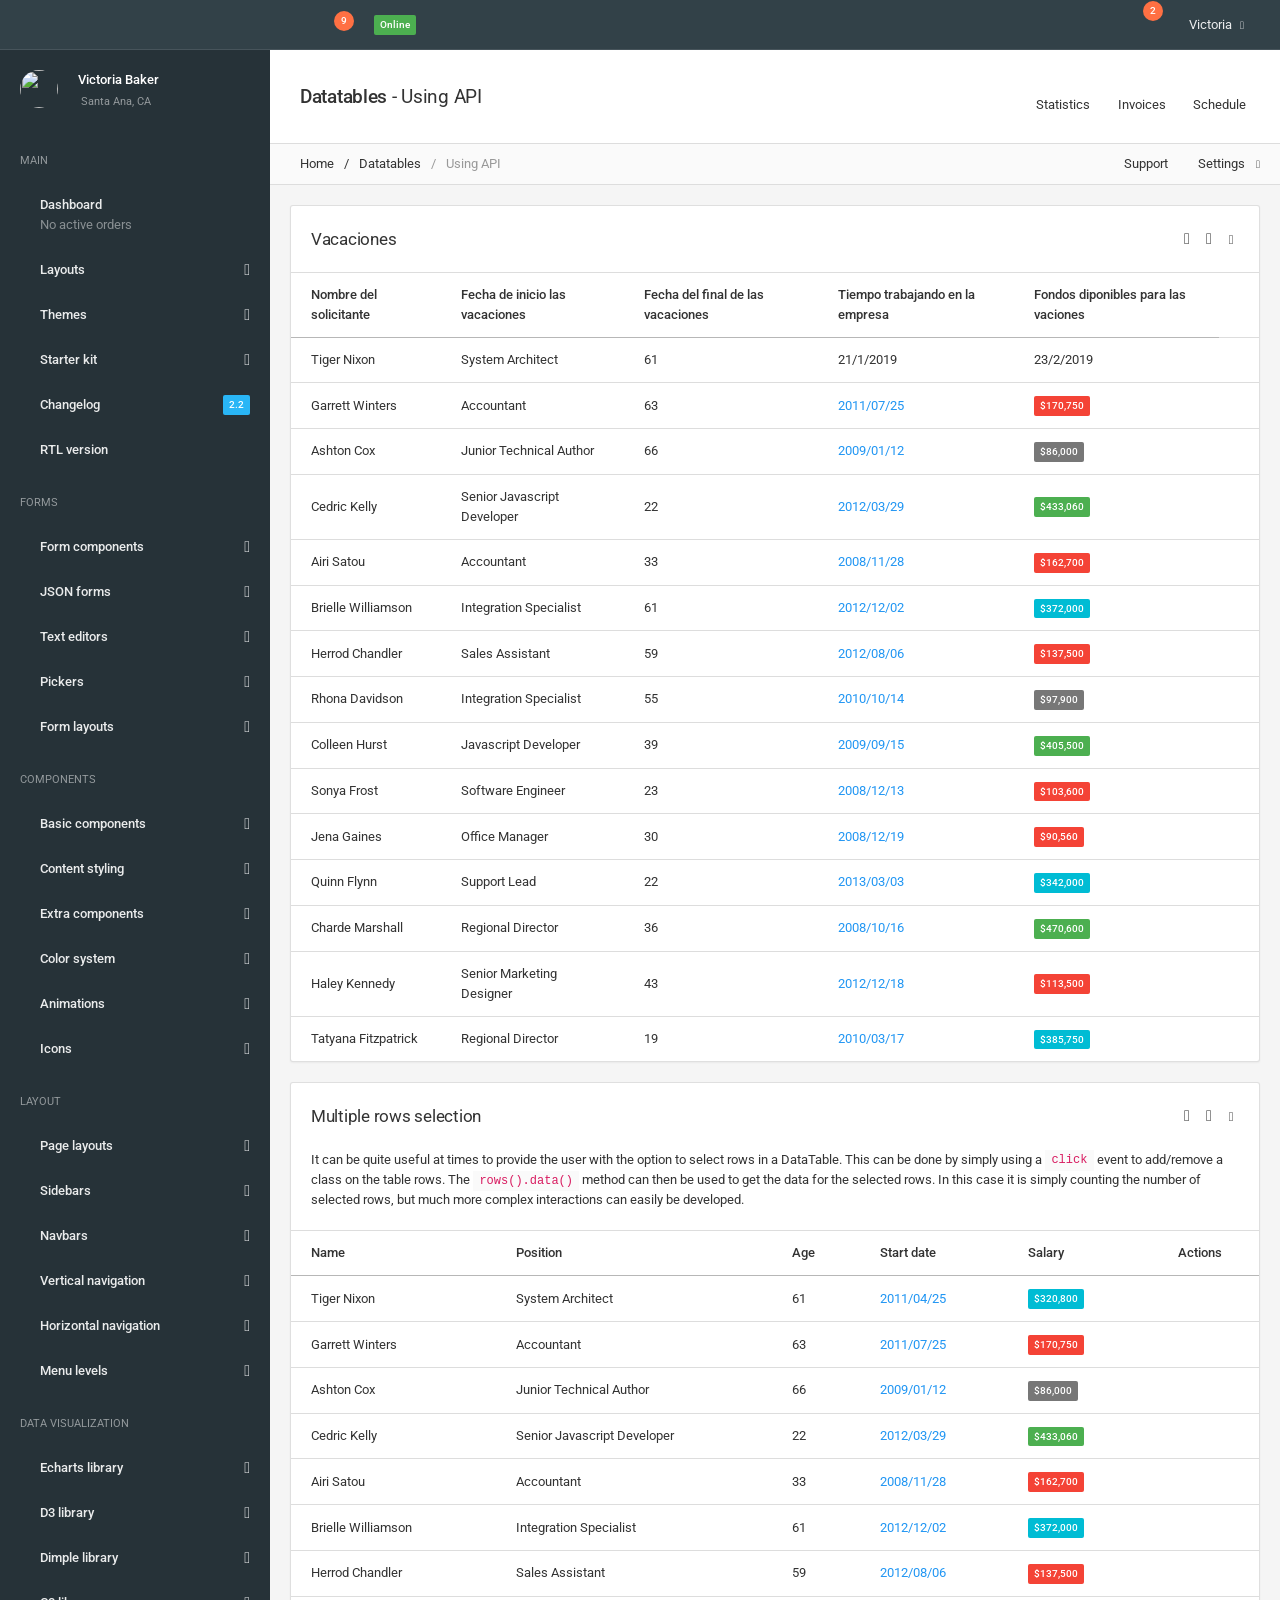
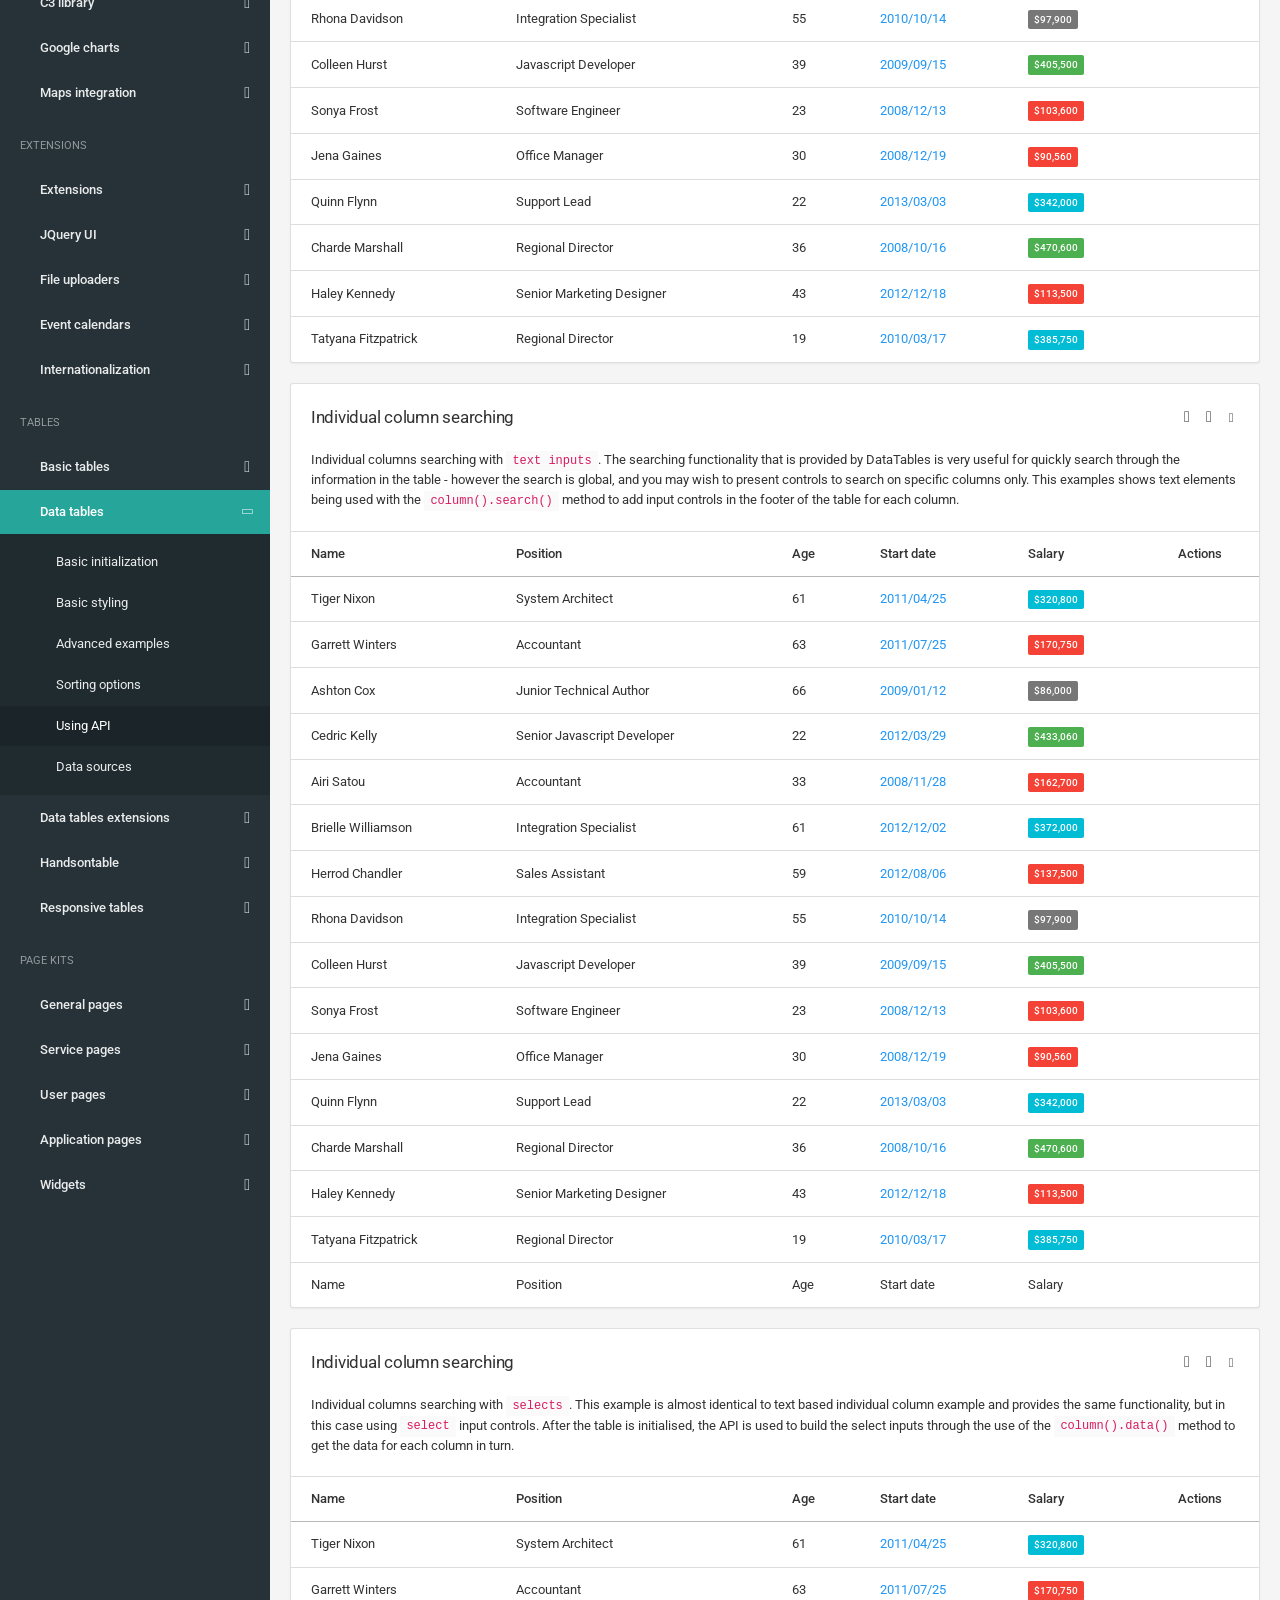
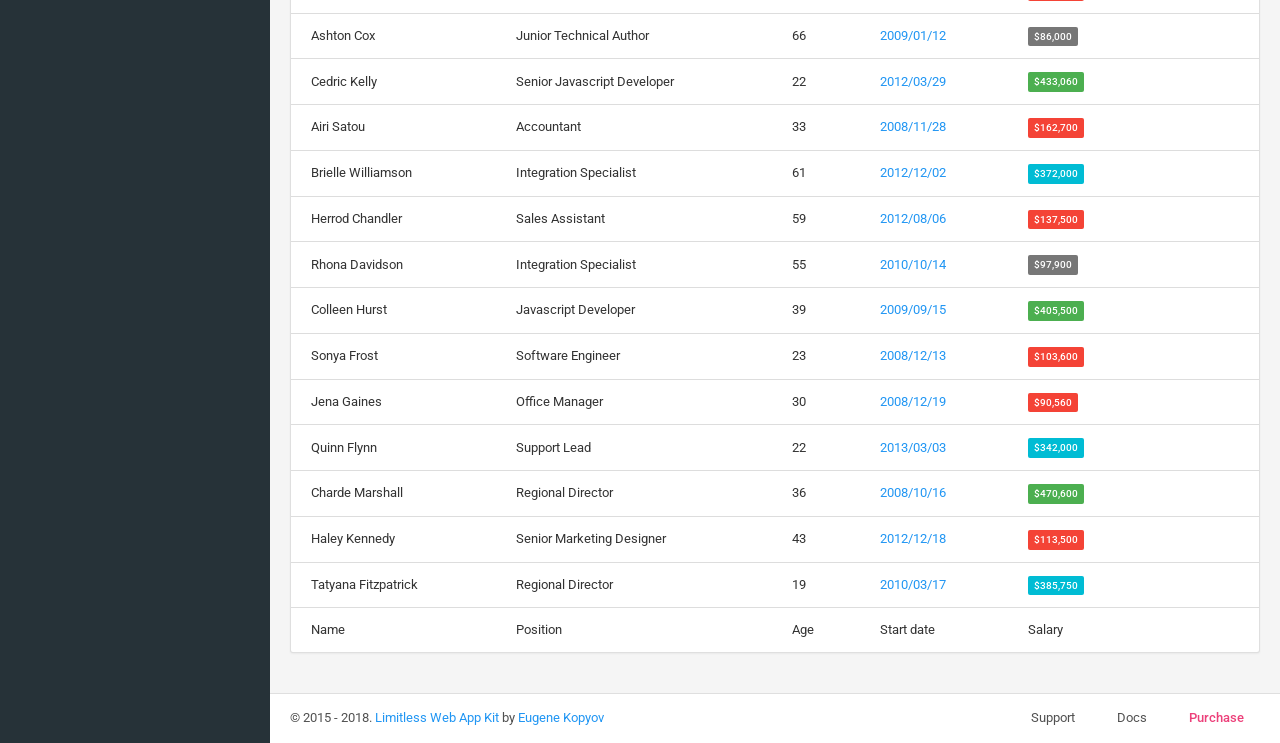
==== commit 43f13808: "actualizacion que viene con la seccion empresas y las vacaciones de los empleados" ====
--- a/full/datatable_api.html
+++ b/full/datatable_api.html
@@ -1267,8 +1267,8 @@
 				<!-- Single row selection -->
 				<div class="card">
 					<div class="card-header header-elements-inline">
-						<h5 class="card-title">Single row selection</h5>
-						<div class="header-elements">
+						<h5 class="card-title">Vacaciones</h5>
+												<div class="header-elements">
 							<div class="list-icons">
 		                		<a class="list-icons-item" data-action="collapse"></a>
 		                		<a class="list-icons-item" data-action="reload"></a>
@@ -1277,19 +1277,14 @@
 	                	</div>
 					</div>
 
-					<div class="card-body">
-						This example shows a modification of the multiple row <code>selection</code> example, where just a <code>single</code> can now be selected. This is done simply by checking to see if the row already has a selected class or not, and if so removing it, if not then the class is removed from any other row in the table which does have it and applied to the row to be selected.
-					</div>
-
 					<table class="table datatable-selection-single">
 						<thead>
 							<tr>
-				                <th>Name</th>
-				                <th>Position</th>
-				                <th>Age</th>
-				                <th>Start date</th>
-				                <th>Salary</th>
-				                <th class="text-center">Actions</th>
+				                <th>Nombre del solicitante</th>
+				                <th>Fecha de inicio las vacaciones</th>
+				                <th>Fecha del final de las vacaciones</th>
+				                <th>Tiempo trabajando en la empresa</th>
+				                <th>Fondos diponibles para las vaciones</th>
 				            </tr>
 						</thead>
 						<tbody>
@@ -1297,22 +1292,9 @@
 				                <td>Tiger Nixon</td>
 				                <td>System Architect</td>
 				                <td>61</td>
-				                <td><a href="#">2011/04/25</a></td>
-				                <td><span class="badge badge-info">$320,800</span></td>
-								<td class="text-center">
-									<div class="list-icons">
-										<div class="dropdown">
-											<a href="#" class="list-icons-item" data-toggle="dropdown">
-												<i class="icon-menu9"></i>
-											</a>
-
-											<div class="dropdown-menu dropdown-menu-right">
-												<a href="#" class="dropdown-item"><i class="icon-file-pdf"></i> Export to .pdf</a>
-												<a href="#" class="dropdown-item"><i class="icon-file-excel"></i> Export to .csv</a>
-												<a href="#" class="dropdown-item"><i class="icon-file-word"></i> Export to .doc</a>
-											</div>
-										</div>
-									</div>
+				                <td>21/1/2019</td>
+				                <td>23/2/2019</td>
+								<td class="text-center">
 								</td>
 				            </tr>
 				            <tr>
